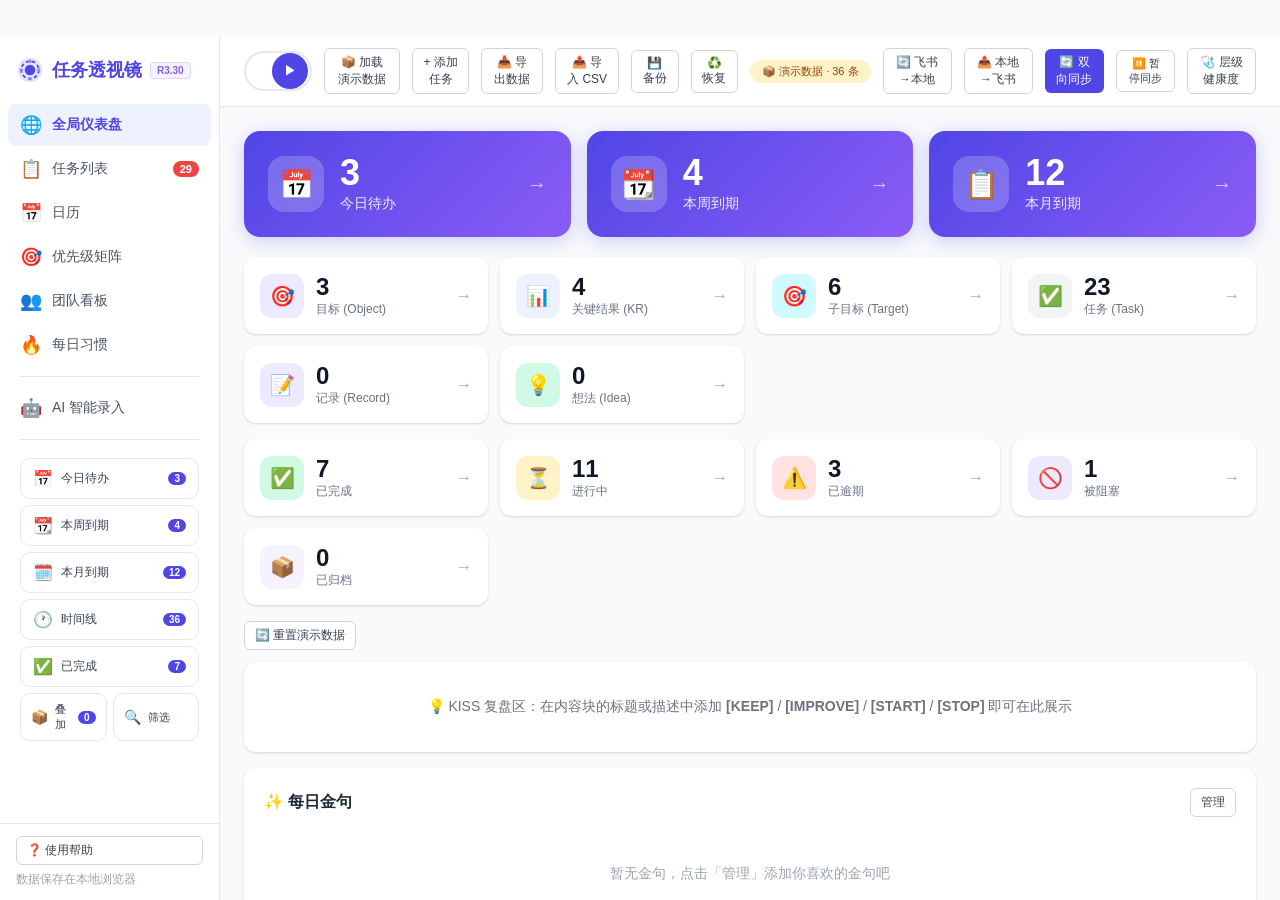
==== Rev260629_C/index.html @ faa72009 "发布 AI任务透视镜 + 文件标签管理器源码（私有仓库，不含个人数据）" ====
<!DOCTYPE html>
<html lang="zh-CN">
<head>
<meta charset="UTF-8">
<meta name="viewport" content="width=device-width, initial-scale=1.0">
<title>AI 任务透视镜 — 让项目全局一目了然</title>
<link rel="stylesheet" href="style.css">
</head>

</head>
<body>

<!-- Sidebar -->
<aside class="sidebar">
  <div class="sidebar-header">
    <div class="logo">
      <svg viewBox="0 0 32 32" fill="none"><circle cx="16" cy="16" r="14" fill="#4F46E5" opacity="0.15"/><circle cx="16" cy="16" r="6" fill="#4F46E5"/><circle cx="16" cy="16" r="10" stroke="#4F46E5" stroke-width="2" stroke-dasharray="4 3"/><circle cx="16" cy="6" r="2" fill="#818CF8"/><circle cx="26" cy="16" r="2" fill="#818CF8"/><circle cx="6" cy="16" r="2" fill="#818CF8"/><circle cx="16" cy="26" r="2" fill="#818CF8"/></svg>
      <span>任务透视镜</span>
      <span class="version-badge" id="version-badge" title="点击查看更新记录">R3.30</span>
    </div>
  </div>
  <nav class="sidebar-nav">
    <button class="nav-item active" data-view="dashboard">
      <span class="icon">🌐</span> <span>全局仪表盘</span>
    </button>
    <button class="nav-item" data-view="list">
      <span class="icon">📋</span> <span>任务列表</span>
      <span class="badge" id="task-count">0</span>
    </button>
    <button class="nav-item" data-view="timeline">
      <span class="icon">📅</span> <span>日历</span>
    </button>
    <button class="nav-item" data-view="matrix">
      <span class="icon">🎯</span> <span>优先级矩阵</span>
    </button>
    <button class="nav-item" data-view="board">
      <span class="icon">👥</span> <span>团队看板</span>
    </button>
    <button class="nav-item" data-view="habits">
      <span class="icon">🔥</span> <span>每日习惯</span>
    </button>
    <div class="nav-divider"></div>
    <button class="nav-item" id="btn-ai-input">
      <span class="icon">🤖</span> <span>AI 智能录入</span>
    </button>
    <div class="nav-divider"></div>
    <div class="quick-actions">
      <button class="quick-action-btn" id="qa-today" onclick="quickFilter('todayTodo')">
        <span class="qa-icon">📅</span>
        <span class="qa-text">今日待办</span>
        <span class="qa-badge" id="badge-today">0</span>
      </button>
      <button class="quick-action-btn" id="qa-week" onclick="quickFilter('weekDue')">
        <span class="qa-icon">📆</span>
        <span class="qa-text">本周到期</span>
        <span class="qa-badge" id="badge-week">0</span>
      </button>
      <button class="quick-action-btn" id="qa-month" onclick="quickFilter('monthDue')">
        <span class="qa-icon">🗓️</span>
        <span class="qa-text">本月到期</span>
        <span class="qa-badge" id="badge-month">0</span>
      </button>
      <button class="quick-action-btn" id="qa-timeline-tl" onclick="quickFilter('timelineTable')">
        <span class="qa-icon">🕐</span>
        <span class="qa-text">时间线</span>
        <span class="qa-badge" id="badge-timeline-tl">0</span>
      </button>
      <button class="quick-action-btn" id="qa-done" onclick="quickFilter('done')">
        <span class="qa-icon">✅</span>
        <span class="qa-text">已完成</span>
        <span class="qa-badge" id="badge-done">0</span>
      </button>
      <div class="quick-action-row">
        <button class="quick-action-btn quick-action-half" id="qa-archive-overlay" onclick="quickFilter('archiveOverlay')">
          <span class="qa-icon">📦</span>
          <span class="qa-text">叠加</span>
          <span class="qa-badge" id="badge-archive-overlay">0</span>
        </button>
        <button class="quick-action-btn quick-action-half" id="qa-archive-filter" onclick="quickFilter('archiveFilter')">
          <span class="qa-icon">🔍</span>
          <span class="qa-text">筛选</span>
        </button>
      </div>
    </div>
  </nav>
  <div class="sidebar-footer">
    <button class="btn btn-outline btn-sm" id="btn-help" style="width:100%;margin-bottom:6px;" title="查看使用帮助与快捷键">❓ 使用帮助</button>
    <div>数据保存在本地浏览器</div>
  </div>
</aside>

<!-- Main Content -->
<main class="main">
  <!-- Top Bar -->
  <div class="topbar">
    <div class="ai-input-wrapper">
      <input type="text" class="ai-input" id="quick-ai-input" placeholder="🤖 快速输入：描述你的任务，AI 帮你结构化...（如：下周五前完成Q2汇报PPT，需要先收集各部门数据）">
      <button class="ai-submit" id="btn-quick-ai" title="AI 解析">▶</button>
    </div>
    <button class="btn btn-outline btn-sm" id="btn-load-demo">📦 加载演示数据</button>
    <button class="btn btn-outline btn-sm" id="btn-add-task">+ 添加任务</button>
    <button class="btn btn-outline btn-sm" id="btn-export-csv" title="导出为 CSV 和 TXT 文件保存到本地">📥 导出数据</button>
    <button class="btn btn-outline btn-sm" id="btn-import-csv" title="从本地 CSV 文件导入数据">📤 导入 CSV</button>
    <button class="btn btn-outline btn-sm" id="btn-backup-json" title="导出完整 JSON 备份（任务/习惯/金句/高亮/颜色）">💾 备份</button>
    <button class="btn btn-outline btn-sm" id="btn-restore-json" title="从 JSON 备份文件恢复全部数据（会覆盖当前数据）">♻️ 恢复</button>
    <span class="data-source-badge" id="data-source-badge" title="当前数据来源">📦 演示数据 · 26 条</span>
    <button class="btn btn-outline btn-sm" id="btn-feishu-pull" title="从飞书多维表格拉取数据到本地" onclick="try{syncPullFromFeishu();}catch(e){console.error('pull btn error:',e);alert('同步出错:'+e.message);}">🔄 飞书→本地</button>
    <button class="btn btn-outline btn-sm" id="btn-feishu-push" title="将本地数据推送到飞书多维表格&#10;按住 Shift 点击 = 全量推送（忽略增量跳过）" onclick="try{syncPushToFeishu();}catch(e){console.error('push btn error:',e);alert('同步出错:'+e.message);}">📤 本地→飞书</button>
    <button class="btn btn-primary btn-sm" id="btn-sync-diff" title="双向同步：对比本地与飞书差异，一键同步" onclick="try{showSyncDiff();}catch(e){console.error('sync diff error:',e);alert('同步出错:'+e.message);}">🔄 双向同步</button>
    <button class="btn btn-outline btn-sm" id="btn-sync-pause" title="暂停/恢复同步功能" onclick="toggleSyncPause()" style="font-size:11px;">⏸️ 暂停同步</button>
    <button class="btn btn-outline btn-sm btn-health" id="btn-health-check" title="检查层级与数据完整性问题" onclick="try{showHealthCheck();}catch(e){console.error('health check error:',e);alert('检查出错:'+e.message);}">🩺 层级健康度<span class="health-badge" id="health-badge" style="display:none;">0</span></button>
    <div id="sync-progress" class="sync-progress" style="display:none;">
      <div class="progress-header">
        <span id="progress-status">准备中...</span>
        <button id="progress-close" class="progress-close-btn" onclick="closeProgress()">×</button>
      </div>
      <div class="progress-bar-container">
        <div id="progress-bar" class="progress-bar" style="width:0%"></div>
      </div>
      <div id="progress-message" class="progress-message"></div>
      <div id="progress-logs" class="progress-logs"></div>
    </div>
    <div class="toast-container" id="toast-container"></div>
  </div>

  <!-- Content Area -->
  <div class="content" id="content">
    <!-- Dashboard View -->
    <div class="view-panel active" id="view-dashboard"></div>
    <!-- List View -->
    <div class="view-panel" id="view-list"></div>
    <!-- Timeline View -->
    <div class="view-panel" id="view-timeline"></div>
    <!-- Matrix View -->
    <div class="view-panel" id="view-matrix"></div>
    <!-- Board View -->
    <div class="view-panel" id="view-board"></div>
    <!-- Timeline Table View (all tasks sorted by timestamp desc, exclude archived) -->
    <div class="view-panel" id="view-timeline-table"></div>
    <!-- Habits View -->
    <div class="view-panel" id="view-habits"></div>
    <!-- Files View -->
    <div class="view-panel" id="view-files"></div>
  </div>
</main>

<!-- AI Input Modal -->
<div class="modal-overlay" id="modal-ai" style="display:none;">
  <div class="modal fade-in">
    <div class="modal-header">
      <h3>🤖 AI 智能任务录入</h3>
      <button class="modal-close" id="btn-modal-close">✕</button>
    </div>
    <div class="modal-body">
      <p style="font-size:14px;color:var(--gray-600);margin-bottom:12px;">粘贴你的零散备忘、聊天记录或会议笔记，AI 会自动提取任务、截止日期和依赖关系。</p>
      <textarea id="ai-textarea" placeholder="示例：
1. 下周五前完成Q2业务汇报PPT - 很紧急
2. 汇报前需要先收齐各部门的Q2数据
3. 约王总讨论预算调整方案，不着急
4. 技术方案评审，有三个方案需要对比选择
5. 月度复盘会议纪要整理，这周五完成"></textarea>
      <div class="hint-text">
        💡 AI 会自动识别：时间（截止日期）、优先级（紧急/重要）、依赖关系（需要先...）、分支（方案A/B/C）
      </div>
    </div>
    <div class="modal-footer">
      <button class="btn btn-outline" id="btn-modal-clear">清空</button>
      <button class="btn btn-outline" id="btn-modal-demo">填入示例</button>
      <button class="btn btn-primary" id="btn-modal-parse">✨ AI 智能解析</button>
    </div>
  </div>
</div>

<!-- Add Task Modal -->
<div class="modal-overlay" id="modal-task" style="display:none;">
  <div class="modal modal--task-edit">
    <div class="modal-header">
      <h3 id="modal-task-title">📝 添加任务</h3>
      <button class="modal-close" id="btn-task-close">✕</button>
    </div>
    <div class="modal-breadcrumb" id="modal-breadcrumb" style="display:none;"></div>
    <div class="modal-task-layout">
      <!-- 左侧表单 -->
      <div class="modal-task-form">
        <!-- 分组1: 基本信息 (默认展开) -->
        <div class="task-group open">
          <div class="task-group-header" onclick="this.parentElement.classList.toggle('open')">
            <span class="arrow">▶</span> 基本信息
          </div>
          <div class="task-group-body">
            <div class="form-row full">
              <div class="form-field form-field-full">
                <input type="text" id="task-title" placeholder="任务标题" oninput="updateTaskPreview()">
              </div>
            </div>
            <div class="form-row full">
              <div class="form-field">
                <label>层级类型</label>
                <select id="task-type" onchange="onTypeChange();updateTaskPreview()">
                  <option value="object">🎯 目标 (Object)</option>
                  <option value="kr">📊 关键结果 (KR)</option>
                  <option value="target">🎯 子目标 (Target)</option>
                  <option value="task" selected>✅ 任务 (Task)</option>
                  <option value="record">📝 记录 (Record)</option>
                  <option value="schedule">📅 日程 (Schedule)</option>
                  <option value="idea">💡 想法 (Idea)</option>
                </select>
              </div>
            </div>
            <div class="form-row full">
              <div class="form-field form-field-full">
                <label>所属上级</label>
                <div class="parent-row">
                  <div class="parent-selector" id="parent-selector">
                    <div class="parent-chips" id="parent-chips">
                      <input type="text" class="parent-search-input" id="parent-search" placeholder="🔍 搜索上级任务..." autocomplete="off">
                    </div>
                    <div class="parent-dropdown" id="parent-dropdown"></div>
                  </div>
                  <input type="hidden" id="task-parent" value="">
                  <button type="button" class="btn btn-outline btn-sm btn-quick-parent" onclick="quickCreateParent()" title="快速新建一个上级">➕ 新建</button>
                </div>
              </div>
            </div>
            <div class="form-row">
              <div class="form-field">
                <label>优先级</label>
                <select id="task-priority">
                  <option value="重要紧急">重要紧急</option>
                  <option value="重要不紧急">重要不紧急</option>
                  <option value="紧急不重要" selected>紧急不重要</option>
                  <option value="不紧急不重要">不紧急不重要</option>
                </select>
              </div>
              <div class="form-field">
                <label>状态</label>
                <select id="task-status">
                  <option value="todo">待办</option>
                  <option value="preparing">准备中</option>
                  <option value="progress">进行中</option>
                  <option value="done">已完成</option>
                  <option value="blocked">阻塞</option>
                  <option value="cancel">已取消</option>
                  <option value="archived">已归档</option>
                </select>
              </div>
            </div>
            <div class="form-row full">
              <div class="form-field form-field-full">
                <label>进度 (%)</label>
                <div class="progress-row">
                  <input type="range" id="task-progress-slider" min="0" max="100" value="0" oninput="document.getElementById('task-progress').value=this.value;updateTaskPreview()">
                  <input type="number" id="task-progress" min="0" max="100" value="0" oninput="document.getElementById('task-progress-slider').value=this.value;updateTaskPreview()">
                </div>
              </div>
            </div>
            <div class="form-row">
              <div class="form-field">
                <label>时间戳（创建）</label>
                <input type="text" id="task-timestamp" readonly style="background:var(--gray-50);color:var(--gray-500);font-family:monospace;font-size:14px;letter-spacing:0.5px;">
              </div>
              <div class="form-field">
                <label>完成时间</label>
                <input type="text" id="task-completedat" readonly style="background:var(--gray-50);color:var(--gray-500);font-family:monospace;font-size:14px;letter-spacing:0.5px;" placeholder="未完成">
              </div>
            </div>
          </div>
        </div>

        <!-- 分组2: 时间依赖 (默认展开) -->
        <div class="task-group open task-group-time">
          <div class="task-group-header" onclick="this.parentElement.classList.toggle('open')">
            <span class="arrow">▶</span> 时间与依赖
          </div>
          <div class="task-group-body">
            <div class="form-row">
              <div class="form-field">
                <label>截止日期</label>
                <input type="date" id="task-deadline" onchange="syncRecurringDates('deadline')">
              </div>
              <div class="form-field">
                <label>开始时间</label>
                <input type="date" id="task-startdate" onchange="syncRecurringDates('startDate')">
              </div>
            </div>
            <div id="recurring-batch-bar" class="recurring-batch-bar" style="display:none;"></div>
            <div class="form-row full" id="recurring-toggle-row">
              <div class="form-field form-field-full" style="display:flex;align-items:center;gap:8px;">
                <input type="checkbox" id="task-recurring" onchange="toggleRecurringUI()">
                <label for="task-recurring" style="margin:0;cursor:pointer;font-weight:600;">🔁 周期任务（开始=截止，多次日期）</label>
              </div>
            </div>
            <div id="recurring-panel" style="display:none;">
              <div class="form-row full">
                <div class="form-field form-field-full">
                  <label>重复频率（选好后点「按规则生成」才会自动生成日期）</label>
                  <select id="recur-freq" onchange="_syncRecurFreqUI()" style="max-width:140px;">
                    <option value="daily">每天</option>
                    <option value="weekly">每周</option>
                    <option value="monthly">每月</option>
                  </select>
                  <span id="recur-weekdays" style="display:none;margin-left:10px;vertical-align:middle;">
                    <label style="font-weight:400;margin-right:4px;">选择星期：</label>
                    <input type="checkbox" class="recur-wd" value="1"><label style="font-weight:400;margin:0 4px 0 2px;">一</label>
                    <input type="checkbox" class="recur-wd" value="2"><label style="font-weight:400;margin:0 4px 0 2px;">二</label>
                    <input type="checkbox" class="recur-wd" value="3"><label style="font-weight:400;margin:0 4px 0 2px;">三</label>
                    <input type="checkbox" class="recur-wd" value="4"><label style="font-weight:400;margin:0 4px 0 2px;">四</label>
                    <input type="checkbox" class="recur-wd" value="5"><label style="font-weight:400;margin:0 4px 0 2px;">五</label>
                    <input type="checkbox" class="recur-wd" value="6"><label style="font-weight:400;margin:0 4px 0 2px;">六</label>
                    <input type="checkbox" class="recur-wd" value="7"><label style="font-weight:400;margin:0 4px 0 2px;">日</label>
                  </span>
                  <span id="recur-dayofmonth" style="display:none;margin-left:10px;vertical-align:middle;">
                    <label style="font-weight:400;margin-right:4px;">每月</label>
                    <select id="recur-dom" style="max-width:80px;">
                      <option value="1">1号</option><option value="2">2号</option><option value="3">3号</option><option value="4">4号</option><option value="5">5号</option><option value="6">6号</option><option value="7">7号</option><option value="8">8号</option><option value="9">9号</option><option value="10">10号</option><option value="11">11号</option><option value="12">12号</option><option value="13">13号</option><option value="14">14号</option><option value="15">15号</option><option value="16">16号</option><option value="17">17号</option><option value="18">18号</option><option value="19">19号</option><option value="20">20号</option><option value="21">21号</option><option value="22">22号</option><option value="23">23号</option><option value="24">24号</option><option value="25">25号</option><option value="26">26号</option><option value="27">27号</option><option value="28">28号</option><option value="29">29号</option><option value="30">30号</option><option value="31">31号</option>
                    </select>
                  </span>
                  <button type="button" class="btn btn-outline btn-sm" onclick="_applyRecurRule()" title="按当前频率规则自动勾选日期（仍可在日历上手动增删）">⚡ 按规则生成</button>
                </div>
              </div>
              <div class="form-row full">
                <div class="form-field form-field-full">
                  <label>📆 点选日期（点击日历勾选/取消，紫色=规则生成，浅色=手动添加）</label>
                  <div id="recur-minical"></div>
                  <div id="recur-chips"></div>
                </div>
              </div>
            </div>
            <div class="form-row full">
              <div class="form-field form-field-full">
                <label>依赖任务（前置任务，可搜索添加，点击 × 移除）</label>
                <div class="dep-selector" id="dep-selector">
                  <div class="dep-chips" id="dep-chips">
                    <input type="text" class="dep-search-input" id="dep-search" placeholder="🔍 搜索并添加依赖任务..." autocomplete="off">
                  </div>
                  <div class="dep-dropdown" id="dep-dropdown"></div>
                </div>
                <div class="dep-hint" id="dep-hint"></div>
              </div>
            </div>
            <div class="form-row full">
              <div class="form-field form-field-full">
                <label>后置任务（完成后才能开始的任务，点击 × 移除）</label>
                <div class="dep-selector" id="next-selector">
                  <div class="dep-chips" id="next-chips">
                    <input type="text" class="dep-search-input" id="next-search" placeholder="🔍 搜索并添加后置任务..." autocomplete="off">
                  </div>
                  <div class="dep-dropdown" id="next-dropdown"></div>
                </div>
                <div class="dep-hint" id="next-hint"></div>
              </div>
            </div>
          </div>
        </div>

        <!-- 分组3: 标签附件 (默认展开) -->
        <div class="task-group open task-group-tags">
          <div class="task-group-header" onclick="this.parentElement.classList.toggle('open')">
            <span class="arrow">▶</span> 标签与附件
          </div>
          <div class="task-group-body">
            <div class="form-row">
              <div class="form-field">
                <label>标签/分类</label>
                <input type="text" id="task-tag" placeholder="如: 汇报, 技术, 管理">
              </div>
              <div class="form-field">
                <label>负责人</label>
                <input type="text" id="task-assignee" placeholder="如: 张三">
              </div>
            </div>
            <div class="form-row full">
              <div class="form-field form-field-full">
                <label>相关文件或网络链接</label>
                <div class="file-selector" id="file-selector">
                  <div class="file-chips" id="file-chips">
                    <input type="text" class="file-search-input" id="file-search"
                           placeholder="搜索文件管理系统中的文件..." autocomplete="off">
                  </div>
                  <div class="file-dropdown" id="file-dropdown" style="display:none;"></div>
                  <div class="file-link-form">
                    <input type="text" id="file-link-url" placeholder="粘贴 http:// 或 https:// 网络链接">
                    <input type="text" id="file-link-name" placeholder="显示名称（可选）">
                    <button type="button" class="btn btn-outline btn-sm" id="btn-add-file-link">添加链接</button>
                  </div>
                  <div class="form-hint" id="file-hint" style="margin-top:4px;font-size:11px;color:var(--gray-500);">
                    未添加相关文件。可搜索本地文件，也可粘贴网络链接。
                  </div>
                </div>
              </div>
            </div>
            <div class="form-row full">
              <div class="form-field form-field-full" style="display:flex;gap:24px;align-items:center;flex-wrap:wrap;">
                <label style="display:flex;align-items:center;gap:6px;cursor:pointer;user-select:none;font-size:13px;color:var(--gray-700);">
                  <input type="checkbox" id="task-milestone" style="width:16px;height:16px;cursor:pointer;">
                  设为里程碑（时间线中高亮显示）
                </label>
                <label style="display:flex;align-items:center;gap:6px;cursor:pointer;user-select:none;font-size:13px;color:var(--gray-700);">
                  <input type="checkbox" id="task-archived" style="width:16px;height:16px;cursor:pointer;">
                  已归档（不进入日常视图）
                </label>
              </div>
            </div>
          </div>
        </div>

        <!-- 描述 (始终可见) -->
        <div class="form-row full" style="margin-top:12px;">
          <div class="form-field form-field-full">
            <label>描述</label>
            <textarea id="task-desc" rows="3" placeholder="详细描述..."></textarea>
          </div>
        </div>
      </div>

      <!-- 右侧预览面板 -->
      <div class="modal-task-preview">
        <div class="preview-section">
          <h4>任务位置</h4>
          <div class="preview-tree" id="preview-tree-content">
            <div style="font-size:11px;color:var(--gray-400);">请输入标题</div>
          </div>
        </div>
        <div class="preview-section" id="preview-siblings-section" style="display:none;">
          <h4>同级节点</h4>
          <div class="preview-siblings" id="preview-siblings-content"></div>
        </div>
        <div class="preview-section">
          <h4>依赖关系</h4>
          <div class="preview-deps" id="preview-deps-content">
            <div style="font-size:11px;color:var(--gray-400);">无依赖关系</div>
          </div>
        </div>
        <div class="preview-section">
          <h4>进度</h4>
          <div class="preview-progress-bar">
            <div class="fill" id="preview-progress-fill" style="width:0%"></div>
          </div>
          <div class="preview-progress-text" id="preview-progress-text">0%</div>
        </div>
      </div>
    </div>
    <div class="modal-footer">
      <button class="btn btn-outline" id="btn-task-delete" style="display:none;margin-right:auto;">🗑 删除</button>
      <button class="btn btn-outline" id="btn-task-cancel">取消</button>
      <button class="btn btn-primary" id="btn-task-save">💾 保存</button>
    </div>
  </div>
</div>

<!-- Tooltip -->
<div class="tooltip" id="tooltip" style="display:none;"></div>
<div class="ctx-menu" id="ctx-menu"></div>

<!-- Quotes Management Modal -->
<div class="modal-overlay" id="modal-quotes" style="display:none;">
  <div class="modal modal--quotes fade-in">
    <div class="modal-header">
      <h3>✨ 金句管理</h3>
      <button class="modal-close" onclick="closeQuotesModal()">✕</button>
    </div>
    <div class="modal-body" id="quotes-mgmt-body"></div>
  </div>
</div>

<!-- Changelog Modal -->
<div class="modal-overlay" id="modal-changelog" style="display:none;">
  <div class="modal modal--changelog fade-in">
    <div class="modal-header">
      <h3>📜 更新记录</h3>
      <button class="modal-close" id="btn-changelog-close">✕</button>
    </div>
    <div class="modal-body" id="changelog-body">
      <div class="changelog-loading">加载中...</div>
    </div>
  </div>
</div>

<!-- 使用帮助弹窗（R3.25） -->
<div class="modal-overlay" id="modal-help" style="display:none;">
  <div class="modal modal--help fade-in">
    <div class="modal-header">
      <h3>❓ 使用帮助</h3>
      <button class="modal-close" id="btn-help-close">✕</button>
    </div>
    <div class="modal-body" id="help-body">
      <div class="changelog-loading">加载中...</div>
    </div>
  </div>
</div>

<!-- 层级健康度检查面板（R2.7） -->
<div class="modal-overlay" id="modal-health" style="display:none;">
  <div class="modal modal--health fade-in">
    <div class="modal-header">
      <h3>🩺 层级健康度检查</h3>
      <button class="modal-close" id="btn-health-close">✕</button>
    </div>
    <div class="modal-body" id="health-body"></div>
    <div class="health-footer">
      <span class="health-count" id="health-selected-count">已选 0 项</span>
      <button class="btn btn-outline btn-sm" id="btn-health-undo" style="display:none;">↩ 撤销上次修复</button>
      <button class="btn btn-primary btn-sm" id="btn-health-fix" disabled>修复选中项</button>
    </div>
  </div>
</div>

<script src="app.js"></script>
</body>
</html>
---- Rev260629_C/style.css ----
:root {
  --primary: #4F46E5;
  --primary-light: #6366F1;
  --primary-bg: #EEF2FF;
  --danger: #EF4444;
  --warning: #F59E0B;
  --success: #10B981;
  --gray-50: #F9FAFB;
  --gray-100: #F3F4F6;
  --gray-200: #E5E7EB;
  --gray-300: #D1D5DB;
  --gray-400: #9CA3AF;
  --gray-500: #6B7280;
  --gray-600: #4B5563;
  --gray-700: #374151;
  --gray-800: #1F2937;
  --gray-900: #111827;
  --radius: 12px;
  --shadow: 0 1px 3px rgba(0,0,0,.1), 0 1px 2px rgba(0,0,0,.06);
  --shadow-lg: 0 10px 25px rgba(0,0,0,.1), 0 4px 10px rgba(0,0,0,.05);
  --transition: 0.2s cubic-bezier(0.4, 0, 0.2, 1);
}
* { margin:0; padding:0; box-sizing:border-box; }
body { font-family: -apple-system, BlinkMacSystemFont, 'Segoe UI', 'PingFang SC', 'Microsoft YaHei', sans-serif; background: var(--gray-50); color: var(--gray-800); display:flex; height:100vh; overflow:hidden; padding-top: 36px; }
/* Sidebar */
.sidebar {
  width: 220px; background: white; border-right: 1px solid var(--gray-200); display:flex; flex-direction:column; flex-shrink:0;
  height: 100%; overflow: hidden;
}
/* header 与 footer 不参与收缩，永远可见 */
.sidebar-header { padding: 20px 16px 12px; flex-shrink:0; }
.sidebar-header .logo { font-size: 18px; font-weight: 800; color: var(--primary); display:flex; align-items:center; gap:8px; }
.sidebar-header .logo svg { width: 28px; height: 28px; }
.version-badge { font-size: 10px; font-weight: 600; color: #8B5CF6; background: #F5F3FF; padding: 2px 6px; border-radius: 4px; border: 1px solid #DDD6FE; cursor: pointer; transition: all 0.15s; }
.version-badge:hover { background: #EDE9FE; border-color: #C4B5FD; transform: scale(1.05); }
/* flex 子项必须显式 min-height:0 才能真正收缩，否则 overflow-y 不生效 */
/* overflow-x:hidden 防止 .quick-action-btn:hover 的 translateX(4px) 触发横向滚动条 */
.sidebar-nav { flex:1; min-height:0; overflow-y:auto; overflow-x:hidden; padding: 8px; display:flex; flex-direction:column; gap:2px; }
.nav-item {
  display:flex; align-items:center; gap:10px; padding: 10px 12px; border-radius: 8px; cursor:pointer; font-size: 14px; color: var(--gray-600); transition: var(--transition); border:none; background:none; width:100%; text-align:left; flex-shrink:0;
}
.nav-item:hover { background: var(--gray-100); color: var(--gray-800); }
.nav-item.active { background: var(--primary-bg); color: var(--primary); font-weight:600; }
.nav-item .icon { font-size: 18px; width: 22px; text-align:center; }
.nav-item .badge { margin-left:auto; background: var(--danger); color:white; font-size:11px; padding:2px 7px; border-radius:10px; font-weight:600; }
.nav-divider { height:1px; background:var(--gray-200); margin:8px 12px; flex-shrink:0; }
.quick-actions { padding:8px 12px; display:flex; flex-direction:column; gap:6px; flex-shrink:0; }
.quick-action-btn { display:flex; align-items:center; gap:8px; padding:10px 12px; background:white; border:1px solid var(--gray-200); border-radius:10px; cursor:pointer; transition:all 0.2s; }
.quick-action-btn:hover { background:var(--primary-50); border-color:var(--primary-200); transform:translateX(4px); }
.quick-action-btn:active { transform:translateX(2px); }
.quick-action-btn.active { background:var(--primary); border-color:var(--primary); box-shadow:0 4px 12px rgba(99, 102, 241, 0.3); }
.quick-action-btn.active .qa-text { color:white; }
.quick-action-btn.active .qa-badge { background:white; color:var(--primary); }
.qa-icon { font-size:16px; width:20px; text-align:center; }
.qa-text { flex:1; text-align:left; font-size:12px; color:var(--gray-700); font-weight:500; }
.qa-badge { background:var(--primary); color:white; font-size:10px; padding:1px 6px; border-radius:8px; font-weight:600; }
.quick-action-row { display:flex; gap:6px; }
.quick-action-half { flex:1; padding:8px 10px; font-size:11px; }
.quick-action-half .qa-text { font-size:11px; }
.quick-action-half .qa-icon { font-size:14px; width:16px; }
.sidebar-footer { padding:12px 16px; border-top:1px solid var(--gray-200); font-size:12px; color: var(--gray-400); flex-shrink:0; }
/* Main */
.main { flex:1; display:flex; flex-direction:column; overflow:hidden; }
.topbar {
  background: white; padding: 12px 24px; border-bottom: 1px solid var(--gray-200); display:flex; align-items:center; gap:12px; flex-shrink:0;
}
.ai-input-wrapper { flex:1; position:relative; }
.ai-input {
  width:100%; padding: 10px 48px 10px 16px; border: 2px solid var(--gray-200); border-radius: 24px; font-size:14px; outline:none; transition: var(--transition); font-family: inherit;
}
.ai-input:focus { border-color: var(--primary); box-shadow: 0 0 0 3px var(--primary-bg); }
.ai-submit {
  position:absolute; right:4px; top:50%; transform:translateY(-50%); background: var(--primary); color:white; border:none; width:36px; height:36px; border-radius:50%; cursor:pointer; display:flex; align-items:center; justify-content:center; transition: var(--transition);
}
.ai-submit:hover { background: var(--primary-light); transform: translateY(-50%) scale(1.05); }
.btn { padding: 8px 16px; border-radius: 8px; border:none; cursor:pointer; font-size:13px; font-weight:500; transition: var(--transition); font-family:inherit; display:flex; align-items:center; gap:6px; }
.btn-primary { background: var(--primary); color:white; }
.btn-primary:hover { background: var(--primary-light); }
.btn-outline { background:white; border:1px solid var(--gray-300); color:var(--gray-700); }
.btn-outline:hover { background:var(--gray-100); }
.btn-sm { padding: 5px 10px; font-size:12px; border-radius:6px; }
.btn:disabled { opacity: .35; cursor: not-allowed; pointer-events: none; }
.data-source-badge {
  padding: 4px 12px; font-size:11px; border-radius:20px;
  background: var(--gray-100); color: var(--gray-600);
  white-space: nowrap; font-weight: 500;
}
.data-source-badge.csv { background: #DCFCE7; color: #166534; }
.data-source-badge.demo { background: #FEF3C7; color: #92400E; }
.data-source-badge.manual { background: var(--gray-100); color: var(--gray-600); }
.btn-danger { color: var(--danger); border-color: var(--danger); background: #FEF2F2; }
.btn-danger:hover { background: #FEE2E2; }
/* Toast notification */
.toast-container { position:fixed; top:20px; left:50%; transform:translateX(-50%); z-index:9999; display:flex; flex-direction:column; gap:8px; pointer-events:none; }
.toast { padding:12px 20px; border-radius:10px; font-size:13px; font-weight:600; box-shadow:0 8px 30px rgba(0,0,0,.18); animation:toastIn 0.35s ease-out, toastOut 0.35s ease-in 3s forwards; pointer-events:auto; max-width:480px; text-align:center; white-space:pre-line; }
.toast.success { background:#DCFCE7; color:#166534; border:1.5px solid #86EFAC; }
.toast.error { background:#FEE2E2; color:#991B1B; border:1.5px solid #FCA5A5; }
.toast.warn { background:#FEF3C7; color:#92400E; border:1.5px solid #FCD34D; }
@keyframes toastIn { 0%{opacity:0;transform:translateY(-20px);} 100%{opacity:1;transform:translateY(0);} }
@keyframes toastOut { 0%{opacity:1;transform:translateY(0);} 100%{opacity:0;transform:translateY(-12px);} }
/* Badge flash */
@keyframes badgeFlash { 0%,100%{box-shadow:0 0 0 0 rgba(22,101,52,.4);} 50%{box-shadow:0 0 0 8px rgba(22,101,52,0);} }
.data-source-badge.flash { animation: badgeFlash 0.6s ease-out 3; }
.content { flex:1; overflow-y:auto; padding:24px; }
.view-panel { display:none; }
.view-panel.active { display:block; }
/* Cards */
.card { background:white; border-radius: var(--radius); box-shadow: var(--shadow); padding: 20px; margin-bottom: 16px; }
.card-header { display:flex; align-items:center; justify-content:space-between; margin-bottom:16px; }
.card-title { font-size: 16px; font-weight: 700; color: var(--gray-800); }
/* Task List */
.task-table { width:100%; border-collapse:collapse; }
.task-table th { text-align:left; padding:10px 12px; font-size:12px; text-transform:uppercase; color:var(--gray-500); border-bottom:2px solid var(--gray-200); font-weight:600; }
.task-table td { padding:10px 12px; border-bottom:1px solid var(--gray-100); font-size:14px; }
.task-table tr:hover td { background: #E8F4FD; box-shadow: inset 0 0 0 2px #93C5FD; }
.task-table tr { transition: all 0.15s; }
.priority-tag { display:inline-block; padding:2px 10px; border-radius:12px; font-size:12px; font-weight:600; }
.priority-重要紧急 { background:#FEE2E2; color:#DC2626; }
.priority-重要不紧急 { background:#FEF3C7; color:#D97706; }
.priority-紧急不重要 { background:#DBEAFE; color:#2563EB; }
.priority-不紧急不重要 { background:#F3F4F6; color:#6B7280; }
.status-tag { display:inline-block; padding:2px 10px; border-radius:12px; font-size:12px; font-weight:600; cursor:pointer; transition: all 0.15s; }
.status-tag:hover { filter: brightness(0.9); transform: scale(1.05); }
.status-todo { background:#F3F4F6; color:#6B7280; }
.status-preparing { background:#FEF3C7; color:#D97706; }
.status-progress { background:#DBEAFE; color:#2563EB; }
.status-done { background:#D1FAE5; color:#059669; }
.status-blocked { background:#FEE2E2; color:#DC2626; }
.status-cancel { background:#F3F4F6; color:#9CA3AF; text-decoration:line-through; }
.progress-bar { width:80px; height:6px; background:var(--gray-200); border-radius:3px; overflow:hidden; display:inline-block; vertical-align:middle; }
.progress-fill { height:100%; background:var(--primary); border-radius:3px; transition: width 0.3s; }
/* Progress Ring */
.progress-ring-container:hover .progress-ring-fill { filter: brightness(1.1); }
.progress-ring-container:hover { transform: scale(1.05); transition: transform 0.15s; }
.progress-ring-fill { transition: stroke-dasharray 0.3s, stroke 0.3s; }
.progress-ring-container.locked { opacity: 0.8; }
.progress-ring-container.locked:hover { transform: none; }
@keyframes donePulse {
  0%, 100% { box-shadow: 0 0 0 0 rgba(5, 150, 105, 0.3); }
  50% { box-shadow: 0 0 0 4px rgba(5, 150, 105, 0); }
}
.progress-ring-container.done-state { animation: donePulse 3s infinite; border-radius: 50%; padding: 2px; }
/* Action Cards */
.action-cards { display:grid; grid-template-columns:repeat(auto-fit, minmax(280px, 1fr)); gap:16px; margin-bottom:20px; }
.action-card { 
  background:linear-gradient(135deg, var(--primary) 0%, #8B5CF6 100%); 
  border-radius:16px; 
  padding:24px; 
  display:flex; 
  align-items:center; 
  gap:16px; 
  cursor:pointer; 
  transition: all 0.3s; 
  position:relative; 
  box-shadow: 0 4px 20px rgba(99, 102, 241, 0.3);
}
.action-card:hover { 
  transform: translateY(-4px); 
  box-shadow: 0 8px 30px rgba(99, 102, 241, 0.4); 
}
.action-icon { 
  width:56px; 
  height:56px; 
  background:rgba(255,255,255,0.2); 
  border-radius:16px; 
  display:flex; 
  align-items:center; 
  justify-content:center; 
  font-size:28px; 
  flex-shrink:0;
}
.action-info { flex:1; }
.action-count { 
  font-size:36px; 
  font-weight:800; 
  color:white; 
  line-height:1; 
}
.action-label { 
  font-size:14px; 
  color:rgba(255,255,255,0.9); 
  margin-top:4px; 
}
.action-arrow { 
  font-size:20px; 
  color:rgba(255,255,255,0.7); 
  transition: all 0.2s; 
}
.action-card:hover .action-arrow { 
  color:white; 
  transform: translateX(6px); 
}
/* Stats Grid */
.stats-grid { display:grid; grid-template-columns:repeat(auto-fit, minmax(200px, 1fr)); gap:12px; margin-bottom:16px; }
.stat-card { background:white; border-radius:var(--radius); box-shadow:var(--shadow); padding:16px; display:flex; align-items:center; gap:12px; cursor:pointer; transition: all 0.2s; position:relative; }
.stat-card:hover { transform: translateY(-2px); box-shadow: 0 8px 24px rgba(0,0,0,0.1); border: 1px solid var(--primary); }
.stat-icon { width:44px; height:44px; border-radius:12px; display:flex; align-items:center; justify-content:center; font-size:20px; }
.stat-icon.blue { background:var(--primary-bg); color:var(--primary); }
.stat-icon.red { background:#FEE2E2; color:#DC2626; }
.stat-icon.green { background:#D1FAE5; color:#059669; }
.stat-icon.amber { background:#FEF3C7; color:#D97706; }
.stat-icon.purple { background:#EDE9FE; color:#7C3AED; }
.stat-icon.cyan { background:#CFFAFE; color:#0891B2; }
.stat-icon.gray { background:#F3F4F6; color:#6B7280; }
.stat-icon.indigo { background:#F5F3FF; color:#7C3AED; }
.stat-value { font-size:24px; font-weight:800; color:var(--gray-900); }
.stat-label { font-size:12px; color:var(--gray-500); }
.stat-arrow { position:absolute; right:16px; font-size:16px; color:var(--gray-400); transition: all 0.2s; }
.stat-card:hover .stat-arrow { color:var(--primary); transform: translateX(4px); }
/* Priority Matrix */
.matrix-container { display:grid; grid-template-columns:1fr 1fr; grid-template-rows:1fr 1fr; gap:12px; height:500px; }
.matrix-quadrant {
  border: 2px solid var(--gray-200); border-radius: var(--radius); padding: 16px; position:relative; overflow-y:auto;
}
.matrix-quadrant h3 { font-size:13px; font-weight:700; margin-bottom:10px; }
.matrix-quadrant.q1 { border-color:#FCA5A5; background:#FEF2F2; }
.matrix-quadrant.q2 { border-color:#93C5FD; background:#EFF6FF; }
.matrix-quadrant.q3 { border-color:#FCD34D; background:#FFFBEB; }
.matrix-quadrant.q4 { border-color:#A7F3D0; background:#ECFDF5; }
.matrix-item { background:white; border-radius:6px; padding:8px 10px; margin-bottom:6px; font-size:13px; box-shadow:var(--shadow); cursor:pointer; }
.matrix-item .mi-title { font-weight:600; }
.matrix-item .mi-deadline { font-size:11px; color:var(--gray-500); }
.matrix-labels { display:flex; justify-content:space-between; padding:0 10px; }
.matrix-labels span { font-size:11px; color:var(--gray-400); font-weight:600; }
.matrix-y-labels { display:flex; flex-direction:column; justify-content:space-around; padding:0 4px; }
.matrix-y-labels span { font-size:11px; color:var(--gray-400); font-weight:600; writing-mode:vertical-lr; }
.tag-filter-bar { padding: 8px 16px; display: flex; gap: 8px; flex-wrap: wrap; align-items: center; border-bottom: 1px solid var(--gray-100); }
.tag-btn { padding: 5px 14px; border-radius: 18px; font-size: 13px; border: 2px solid var(--gray-200); background: #fff; color: var(--gray-400); cursor: pointer; transition: background-color .2s, border-color .2s, color .2s, box-shadow .2s; font-weight: 600; white-space: nowrap; }
.tag-btn:hover { border-color: var(--gray-400); color: var(--gray-700); }

/* 选中态强醒目动画：box-shadow 大幅扩散 + brightness 过冲 + 文字霓虹光晕，均不改变布局尺寸 */
@keyframes tl-glow-pulse {
  0%, 100% { box-shadow: 0 0 0 0 rgba(255,255,255,0), 0 2px 10px rgba(0,0,0,.25); filter: brightness(1); }
  50% { box-shadow: 0 0 0 6px rgba(255,255,255,.5), 0 4px 22px rgba(0,0,0,.35); filter: brightness(1.25); }
}
.tag-btn.active {
  color: #fff; border-color: transparent; font-weight: 600;
  animation: tl-glow-pulse 1.2s ease-in-out infinite;
  text-shadow: 0 0 6px rgba(255,255,255,.5);
}

/* 日期档位选中：亮蓝（已逾期 tl-btn-overdue 除外，它用警示红） */
.tl-table-filter-bar .tag-btn.active:not([class*="type-"]):not(.entity-btn):not(.reset-btn):not(.tl-btn-overdue) {
  background: #2563EB; border-color: #1D4ED8;
  animation-name: tl-glow-blue;
}
@keyframes tl-glow-blue {
  0%, 100% { box-shadow: 0 0 0 0 rgba(37,99,235,0), 0 2px 10px rgba(37,99,235,.4); filter: brightness(1); }
  50% { box-shadow: 0 0 0 10px rgba(37,99,235,.35), 0 4px 28px rgba(37,99,235,.65); filter: brightness(1.35); }
}

/* 类型档位选中各色 */
.tag-btn.type-object.active { background: #7C3AED; border-color: #6D28D9; animation-name: tl-glow-purple; }
.tag-btn.type-kr.active { background: #2563EB; border-color: #1D4ED8; animation-name: tl-glow-blue; }
.tag-btn.type-target.active { background: #0891B2; border-color: #0E7490; animation-name: tl-glow-cyan; }
.tag-btn.type-task.active { background: #4B5563; border-color: #374151; animation-name: tl-glow-gray; }
.tag-btn.type-record.active { background: #7C3AED; border-color: #6D28D9; animation-name: tl-glow-purple; }
.tag-btn.type-schedule.active { background: #D97706; border-color: #B45309; animation-name: tl-glow-amber; }
.tag-btn.type-idea.active { background: #059669; border-color: #047857; animation-name: tl-glow-green; }
.tag-btn.type-done.active { background: #16A34A; border-color: #15803D; animation-name: tl-glow-done; }

/* 已逾期警示色：未选中即浅红警示，选中实心红 + 红色呼吸发光 */
.tag-btn.tl-btn-overdue {
  background: #FEF2F2; border-color: #FCA5A5; color: #DC2626; font-weight: 600;
}
.tag-btn.tl-btn-overdue:hover { background: #FEE2E2; border-color: #F87171; }
.tag-btn.tl-btn-overdue.active {
  background: #DC2626; border-color: #B91C1C; color: #fff;
  animation-name: tl-glow-red;
}

@keyframes tl-glow-purple {
  0%, 100% { box-shadow: 0 0 0 0 rgba(124,58,237,0), 0 2px 10px rgba(124,58,237,.4); filter: brightness(1); }
  50% { box-shadow: 0 0 0 10px rgba(124,58,237,.35), 0 4px 28px rgba(124,58,237,.65); filter: brightness(1.35); }
}
@keyframes tl-glow-cyan {
  0%, 100% { box-shadow: 0 0 0 0 rgba(8,145,178,0), 0 2px 10px rgba(8,145,178,.4); filter: brightness(1); }
  50% { box-shadow: 0 0 0 10px rgba(8,145,178,.35), 0 4px 28px rgba(8,145,178,.65); filter: brightness(1.35); }
}
@keyframes tl-glow-gray {
  0%, 100% { box-shadow: 0 0 0 0 rgba(75,85,99,0), 0 2px 10px rgba(75,85,99,.3); filter: brightness(1); }
  50% { box-shadow: 0 0 0 10px rgba(75,85,99,.3), 0 4px 24px rgba(75,85,99,.55); filter: brightness(1.3); }
}
@keyframes tl-glow-amber {
  0%, 100% { box-shadow: 0 0 0 0 rgba(217,119,6,0), 0 2px 10px rgba(217,119,6,.4); filter: brightness(1); }
  50% { box-shadow: 0 0 0 10px rgba(217,119,6,.35), 0 4px 28px rgba(217,119,6,.65); filter: brightness(1.35); }
}
@keyframes tl-glow-green {
  0%, 100% { box-shadow: 0 0 0 0 rgba(5,150,105,0), 0 2px 10px rgba(5,150,105,.4); filter: brightness(1); }
  50% { box-shadow: 0 0 0 10px rgba(5,150,105,.35), 0 4px 28px rgba(5,150,105,.65); filter: brightness(1.35); }
}
@keyframes tl-glow-done {
  0%, 100% { box-shadow: 0 0 0 0 rgba(22,163,74,0), 0 2px 10px rgba(22,163,74,.4); filter: brightness(1); }
  50% { box-shadow: 0 0 0 10px rgba(22,163,74,.4), 0 4px 28px rgba(22,163,74,.7); filter: brightness(1.4); }
}
@keyframes tl-glow-red {
  0%, 100% { box-shadow: 0 0 0 0 rgba(220,38,38,0), 0 2px 10px rgba(220,38,38,.45); filter: brightness(1); }
  50% { box-shadow: 0 0 0 10px rgba(220,38,38,.4), 0 4px 28px rgba(220,38,38,.75); filter: brightness(1.35); }
}

.tag-btn.entity-btn { font-weight: 600; display: inline-flex; align-items: center; gap: 4px; }
.entity-mark { font-size: 10px; opacity: .8; line-height: 1; }

/* ── Object：方角 + 深紫实心（层级最高，视觉最重） ── */
.tag-btn.entity-btn.entity-object {
  border-radius: 4px; background: #7C3AED; border: 2px solid #6D28D9; color: #fff; font-weight: 600;
}
.tag-btn.entity-btn.entity-object:hover { background: #6D28D9; border-color: #5B21B6; }
/* 时间线表格视图：Object 未选中浅紫底，选中深紫底+呼吸发光，尺寸不变 */
.tl-table-filter-bar .tag-btn.entity-btn.entity-object {
  border-radius: 6px; background: #EDE9FE; border: 2px solid #A78BFA; color: #6D28D9;
}
.tl-table-filter-bar .tag-btn.entity-btn.entity-object:hover { background: #DDD6FE; border-color: #7C3AED; }
.tl-table-filter-bar .tag-btn.entity-btn.entity-object.active {
  background: #5B21B6; border-color: #4C1D95; color: #fff;
  animation: tl-glow-purple 1.2s ease-in-out infinite;
  text-shadow: 0 0 6px rgba(255,255,255,.5);
}
/* 其他视图的 Object active 保持原样 */
.tag-btn.entity-btn.entity-object.active {
  background: #4C1D95; border-color: #4C1D95; color: #fff; box-shadow: 0 2px 10px rgba(76,29,149,.4), 0 0 0 2px #DDD6FE;
}
/* Object「上下文态」 */
.tag-btn.entity-btn.entity-object.ctx {
  background: #DDD6FE; border-color: #7C3AED; color: #5B21B6; box-shadow: inset 0 0 0 2px #7C3AED;
}
/* 时间线表格视图：ctx 态（选中 KR 时其上级 Object）也呼吸发光，与 active KR 同时亮 */
.tl-table-filter-bar .tag-btn.entity-btn.entity-object.ctx {
  background: #C4B5FD; border-color: #7C3AED; color: #4C1D95;
  animation: tl-glow-purple 1.2s ease-in-out infinite;
  text-shadow: 0 0 6px rgba(255,255,255,.4);
}

/* ── KR：胶囊 + 白底蓝描边 ── */
.tag-btn.entity-btn.entity-kr {
  border-radius: 16px; background: #fff; border: 2px solid #60A5FA; color: #1D4ED8;
}
.tag-btn.entity-btn.entity-kr:hover { background: #EFF6FF; border-color: #3B82F6; }
.tag-btn.entity-btn.entity-kr.active {
  background: #2563EB; border-color: #2563EB; color: #fff; box-shadow: 0 2px 10px rgba(37,99,235,.4), 0 0 0 2px #BFDBFE;
}
/* 时间线表格视图：KR 选中态呼吸发光，尺寸不变 */
.tl-table-filter-bar .tag-btn.entity-btn.entity-kr {
  border-radius: 18px;
}
.tl-table-filter-bar .tag-btn.entity-btn.entity-kr.active {
  background: #1D4ED8; border-color: #1E40AF; color: #fff;
  box-shadow: none;
  animation: tl-glow-blue 1.2s ease-in-out infinite;
  text-shadow: 0 0 6px rgba(255,255,255,.5);
}
/* 游离 KR */
.tag-btn.entity-btn.entity-kr-loose { background: #FFFBEB; border: 2px dashed #FBBF24; color: #B45309; }
.tag-btn.entity-btn.entity-kr-loose:hover { background: #FEF3C7; border-color: #F59E0B; }
.tag-btn.entity-btn.entity-kr-loose.active {
  background: #D97706; border: 2px solid #D97706; border-style: solid; color: #fff;
  animation: tl-glow-amber 1.2s ease-in-out infinite;
  text-shadow: 0 0 6px rgba(255,255,255,.5);
}

/* ── 状态修饰（R2.7）：必须写在本体规则之后才能覆盖，用 !important 压住 border 简写 ── */
/* 已取消：灰掉 + 删除线，表示「还在但已作废」 */
.tag-btn.entity-btn.entity-cancelled {
  background: #F3F4F6 !important; border-color: #D1D5DB !important; color: #9CA3AF !important;
  text-decoration: line-through; border-style: solid !important; font-weight: 500;
}
.tag-btn.entity-btn.entity-cancelled:hover { background: #E5E7EB !important; border-color: #9CA3AF !important; }
.tag-btn.entity-btn.entity-cancelled.active {
  background: #6B7280 !important; border-color: #6B7280 !important; color: #fff !important; box-shadow: 0 0 0 2px #E5E7EB;
}
/* 已完成：绿色，表示「收尾了但仍可查看」 */
.tag-btn.entity-btn.entity-done {
  background: #DCFCE7 !important; border-color: #4ADE80 !important; color: #15803D !important; border-style: solid !important;
}
.tag-btn.entity-btn.entity-done:hover { background: #BBF7D0 !important; border-color: #22C55E !important; }
.tag-btn.entity-btn.entity-done.active {
  background: #16A34A !important; border-color: #16A34A !important; color: #fff !important; box-shadow: 0 0 0 2px #BBF7D0;
}

/* ── 分组标签：文字化，不用 emoji ── */
.entity-group-label {
  font-size: 12px; font-weight: 800; letter-spacing: .5px; white-space: nowrap;
  padding: 3px 10px; border-radius: 6px; margin: 0 6px 0 10px; text-transform: none;
}
.entity-group-label-object { background: #7C3AED; color: #fff; box-shadow: 0 1px 4px rgba(124,58,237,.3); }
.entity-group-label-kr { background: #DBEAFE; color: #1D4ED8; border: 1.5px solid #3B82F6; font-weight: 700; }
.entity-group-label-loose { background: #FEF3C7; color: #B45309; border: 1.5px dashed #F59E0B; font-weight: 700; }
.entity-row-break { display: none; }
.tl-table-filter-bar .entity-row-break { flex-basis: 100%; height: 0; display: block; }
.tag-btn.type-task.active { background: #6B7280; border-color: #6B7280; }
.tag-btn.type-record.active { background: #8B5CF6; border-color: #8B5CF6; }
.tag-btn.type-schedule.active { background: #F59E0B; border-color: #F59E0B; }
.tag-btn.type-idea.active { background: #10B981; border-color: #10B981; }
.tag-btn.reset-btn { background: #FEF2F2; border-color: #FECACA; color: #DC2626; }
.tag-btn.reset-btn:hover { background: #FEE2E2; border-color: #FCA5A5; }
/* Board */
.board-group { background: white; border-radius: 12px; border: 1px solid var(--gray-200); box-shadow: 0 1px 3px rgba(0,0,0,0.04); margin-bottom: 16px; overflow: hidden; }
.board-group-header { display:flex; align-items:center; gap:12px; padding:14px 16px; background: var(--gray-50); border-bottom: 1px solid var(--gray-200); cursor: pointer; user-select: none; }
.board-group-header:hover { background: var(--gray-100); }
.board-avatar { width: 36px; height: 36px; border-radius: 50%; background: var(--primary); color: white; display:flex; align-items:center; justify-content:center; font-size:16px; font-weight:700; flex-shrink:0; }
.board-avatar.unassigned { background: var(--gray-400); }
.board-assignee-name { font-size:15px; font-weight:700; color: var(--gray-800); }
.board-stats { display:flex; gap:14px; margin-left: auto; }
.board-stat { font-size:12px; color: var(--gray-500); display:flex; align-items:center; gap:4px; }
.board-stat .dot { width: 8px; height: 8px; border-radius: 50%; display:inline-block; }
.dot-todo { background: #6B7280; }
.dot-progress { background: #3B82F6; }
.dot-blocked { background: #EF4444; }
.dot-cancel { background: #9CA3AF; }
.board-stat strong { color: var(--gray-700); }
.board-collapse-icon { font-size:12px; color: var(--gray-400); transition: transform 0.2s; }
.board-collapse-icon.collapsed { transform: rotate(-90deg); }
.board-group-body { transition: max-height 0.3s; }
.board-task-row { display:flex; align-items:center; gap:10px; padding:8px 16px; border-bottom:1px solid var(--gray-50); font-size:13px; cursor:pointer; transition: background 0.15s; }
.board-task-row:hover { background: var(--gray-50); }
.board-task-row:last-child { border-bottom:none; }
.board-task-type { font-size:16px; flex-shrink:0; width:24px; text-align:center; }
.board-task-title { flex:1; color: var(--gray-800); overflow:hidden; text-overflow:ellipsis; white-space:nowrap; }
.board-task-deadline { font-size:11px; color: var(--gray-400); flex-shrink:0; }
.board-toggle { display:flex; gap:4px; background: var(--gray-100); border-radius: 8px; padding:3px; }
.board-toggle-btn { padding:5px 14px; border:none; border-radius:6px; font-size:12px; cursor:pointer; background: transparent; color: var(--gray-600); transition: all 0.2s; }
.board-toggle-btn.active { background: white; color: var(--gray-800); font-weight:600; box-shadow: 0 1px 3px rgba(0,0,0,0.08); }
.board-empty { text-align:center; padding:40px 20px; color: var(--gray-400); font-size:14px; }
.zoom-label { position:absolute; bottom:10px; right:10px; background:rgba(0,0,0,0.55); color:white; font-size:11px; font-weight:600; padding:3px 8px; border-radius:4px; pointer-events:none; z-index:2; }
/* Tree List */
.tree-table { width:100%; border-collapse:collapse; }
.tree-table th { font-size:11px; color:var(--gray-500); text-align:left; padding:10px 12px; border-bottom:2px solid var(--gray-200); background:var(--gray-50); text-transform:uppercase; letter-spacing:0.5px; }
.tree-table td { padding:8px 12px; border-bottom:1px solid var(--gray-100); font-size:13px; vertical-align:middle; }
.tree-table tr.object-row { background:#F5F3FF; }
.tree-table tr.object-row td:first-child { font-weight:700; color:var(--gray-900); }
.tree-table tr.kr-row { background:#EFF6FF; }
.tree-table tr.kr-row td:first-child { font-weight:600; color:var(--gray-800); }
.tree-table tr.target-row { background:#ECFEFF; }
.tree-table tr.task-row { background:white; }
.tree-table tr.task-row td:first-child { padding-left:40px; }
/* Row hover actions */
.tree-table tr { position:relative; }
.tree-table tr:hover { box-shadow: 0 4px 20px rgba(0,0,0,.15); z-index: 1; transform: translateX(2px); background: #F0F9FF; }
/* 时间线表格：hover 不投影不移位，只用内描边高亮，避免底部溢出灰色区域和内容抖动 */
.timeline-table tr:hover { box-shadow: inset 0 0 0 2px #93C5FD; transform: none; background: #EFF6FF; z-index: auto; }
.tree-table td:first-child { position:relative; }
/* Filterable column headers */
.filter-th { cursor: pointer; user-select: none; transition: background 0.15s; position: relative; }
.filter-th:hover { background: #E0E7FF; }
.filter-th.active { background: #C7D2FE; color: #4338CA; }
.filter-th::after { content: ' ▼'; font-size: 10px; opacity: 0.6; }
.filter-th.active::after { content: ' ●'; color: #4338CA; }
/* Column filter dropdown */
.col-filter-dropdown { position: absolute; top: 100%; left: 0; background: white; border-radius: 8px; box-shadow: 0 6px 20px rgba(0,0,0,0.15); padding: 6px; z-index: 1000; min-width: 130px; max-height: 240px; overflow-y: auto; animation: filterDropIn 0.15s ease-out; }
@keyframes filterDropIn { from { opacity: 0; transform: translateY(-4px); } to { opacity: 1; transform: translateY(0); } }
.col-filter-option { padding: 6px 10px; border-radius: 5px; cursor: pointer; font-size: 12px; display: flex; align-items: center; gap: 6px; transition: background 0.1s; }
.col-filter-option:hover { background: #F3F4F6; }
.col-filter-option.selected { background: #EEF2FF; color: #4338CA; font-weight: 600; }
.col-filter-option input { margin-right: 6px; accent-color: #4338CA; }
.col-filter-search { width: 100%; padding: 5px 8px; border: 1px solid #E5E7EB; border-radius: 5px; font-size: 12px; margin-bottom: 6px; box-sizing: border-box; }
.col-filter-search:focus { outline: none; border-color: #818CF8; }
.row-actions { position:absolute; left:0; top:0; transform:translateY(-100%); margin-left:4px; display:flex; gap:4px; opacity:0; pointer-events:none; transition: opacity 0.15s; background:white; padding:4px; border-radius:8px; box-shadow:0 2px 12px rgba(0,0,0,.15); z-index:10; }
.tree-table tr:hover .row-actions { opacity:1; pointer-events:auto; }
.row-action-btn { padding:3px 8px; border-radius:5px; font-size:11px; font-weight:600; border:none; cursor:pointer; white-space:nowrap; transition: all 0.15s; box-shadow:0 1px 6px rgba(0,0,0,.1); }
.row-action-btn.edit-btn { background:#fff; color:var(--gray-700); border:1px solid var(--gray-300); }
.row-action-btn.edit-btn:hover { background:var(--gray-800); color:#fff; border-color:var(--gray-800); }
.row-action-btn.add-btn { color:#fff; }
.row-action-btn.add-btn.kr-add { background:#7C3AED; }
.row-action-btn.add-btn.kr-add:hover { background:#6D28D9; }
.row-action-btn.add-btn.target-add { background:#3B82F6; }
.row-action-btn.add-btn.target-add:hover { background:#2563EB; }
.row-action-btn.add-btn.task-add { background:#06B6D4; }
.row-action-btn.add-btn.task-add:hover { background:#0891B2; }
.row-action-btn.add-btn.next-add { background:#10B981; }
.row-action-btn.add-btn.next-add:hover { background:#059669; }
.row-action-btn.add-btn.chain-add.chain-has { background:#F59E0B; }
.row-action-btn.add-btn.chain-add.chain-has:hover { background:#D97706; }
.row-action-btn.add-btn.chain-add.chain-empty { background:#D1D5DB; color:#9CA3AF; }
.row-action-btn.add-btn.chain-add.chain-empty:hover { background:#9CA3AF; color:white; }

/* Parent jump button in list rows */
.row-action-btn.parent-jump {
  background: var(--primary-bg);
  color: var(--primary);
  border: 1px solid #C7D2FE;
  font-weight: 700;
  font-size: 11px;
}
.row-action-btn.parent-jump:hover {
  background: var(--primary);
  color: white;
  border-color: var(--primary);
}
.jump-link { cursor:pointer; }
.jump-link:hover { transform:scale(1.1); box-shadow:0 2px 8px rgba(0,0,0,.15); }
@keyframes taskFlash {
  0%, 100% { background-color: inherit; }
  20%, 60% { background-color: #FEF3C7; }
  40%, 80% { background-color: #FDE68A; }
}
.task-highlight-flash { animation: taskFlash 1.5s ease-in-out; }
.tree-row-toggle { cursor:pointer; display:inline-block; width:16px; text-align:center; font-size:10px; margin-right:4px; transition:transform 0.15s; user-select:none; }
.tree-row-toggle.expanded { transform:rotate(90deg); }
.tree-level-tag { display:inline-block; font-size:10px; font-weight:600; padding:1px 6px; border-radius:3px; margin-right:6px; vertical-align:middle; }
.tree-parent-link { font-size:11px; color:var(--gray-400); margin-left:4px; }
.tree-parent-link::before { content:'← '; }

/* Task Chain Panel */
#task-chain-panel {
  position:absolute;
  top:40px;
  left:0;
  right:0;
  background:white;
  border-radius:12px;
  box-shadow:0 10px 40px rgba(0,0,0,.15);
  border:1px solid var(--gray-200);
  z-index:100;
  opacity:0;
  transform:translateY(-10px);
  transition: all 0.3s ease-out;
  max-height:300px;
  overflow:hidden;
  display:flex;
  flex-direction:column;
}
#task-chain-panel.task-chain-panel-show {
  opacity:1;
  transform:translateY(0);
}
#task-chain-panel.task-chain-scrollable .task-chain-content {
  flex-direction:column;
  flex-wrap:none;
  align-items:flex-start;
}
#task-chain-panel.task-chain-scrollable .task-chain-content-inner {
  display:flex;
  flex-wrap:nowrap;
  align-items:center;
}
#task-chain-panel.task-chain-scrollable .task-chain-item {
  flex-shrink:0;
}
.task-chain-header {
  display:flex;
  justify-content:space-between;
  align-items:center;
  padding:12px 16px;
  border-bottom:1px solid var(--gray-100);
  font-weight:600;
  font-size:13px;
  color:var(--gray-700);
  flex-shrink:0;
}
.task-chain-header-right {
  display:flex;
  align-items:center;
  gap:8px;
}
.task-chain-collapse-btn {
  background:none;
  border:none;
  font-size:12px;
  color:var(--primary);
  cursor:pointer;
  padding:4px 8px;
  border-radius:6px;
  transition: all 0.15s;
}
.task-chain-collapse-btn:hover {
  background:var(--primary);
  color:white;
}
.task-chain-close {
  background:none;
  border:none;
  font-size:14px;
  color:var(--gray-400);
  cursor:pointer;
  padding:4px 8px;
  border-radius:6px;
  transition: all 0.15s;
}
.task-chain-close:hover {
  background:var(--gray-100);
  color:var(--gray-600);
}
.task-chain-content {
  padding:16px;
  display:flex;
  flex-wrap:wrap;
  align-items:center;
  gap:8px;
  flex:1;
  overflow-x:auto;
  overflow-y:hidden;
}
.task-chain-content-inner {
  display:flex;
  flex-wrap:wrap;
  align-items:center;
  gap:8px;
}
.task-chain-item {
  display:flex;
  align-items:center;
  gap:6px;
}
.task-chain-node {
  display:flex;
  align-items:center;
  gap:6px;
  padding:8px 12px;
  border-radius:8px;
  border:1px solid;
  cursor:pointer;
  transition: all 0.2s ease;
}
.task-chain-node:hover {
  transform: translateY(-2px);
  box-shadow:0 4px 12px rgba(0,0,0,.1);
}
.task-chain-node.task-chain-current {
  animation: chainCurrentPulse 2s ease-in-out infinite;
}
@keyframes chainCurrentPulse {
  0%, 100% { box-shadow:0 4px 16px rgba(79,70,229,0.3); }
  50% { box-shadow:0 4px 24px rgba(79,70,229,0.5); }
}
.task-chain-index {
  font-size:11px;
  font-weight:700;
  width:18px;
  height:18px;
  display:flex;
  align-items:center;
  justify-content:center;
  background:rgba(255,255,255,0.6);
  border-radius:50%;
}
.task-chain-title {
  font-size:13px;
  font-weight:500;
  max-width:150px;
  overflow:hidden;
  text-overflow:ellipsis;
  white-space:nowrap;
}
.task-chain-status {
  font-size:11px;
  font-weight:600;
}
.task-chain-priority {
  font-size:10px;
  padding:1px 5px;
  border-radius:3px;
}
.task-chain-arrow {
  font-size:16px;
  color:var(--gray-400);
  animation: arrowPulse 1.5s ease-in-out infinite;
}
.task-chain-section {
  display:flex;
  align-items:center;
  gap:8px;
}
.task-chain-section-label {
  font-size:11px;
  font-weight:600;
  color:var(--gray-400);
  padding:4px 8px;
  background:var(--gray-100);
  border-radius:4px;
  white-space:nowrap;
}
.task-chain-content::-webkit-scrollbar {
  height:6px;
}
.task-chain-content::-webkit-scrollbar-track {
  background:var(--gray-100);
  border-radius:3px;
}
.task-chain-content::-webkit-scrollbar-thumb {
  background:var(--gray-300);
  border-radius:3px;
}
.task-chain-content::-webkit-scrollbar-thumb:hover {
  background:var(--gray-400);
}
@keyframes arrowPulse {
  0%, 100% { opacity:0.4; }
  50% { opacity:1; }
}
.tree-toolbar { display:flex; gap:8px; margin-bottom:12px; align-items:center; }
.tree-toolbar select { padding:6px 10px; border:2px solid var(--gray-200); border-radius:8px; font-size:12px; outline:none; }
/* Timeline */
.timeline { position:relative; padding-left:120px; }
.timeline-header { position:absolute; left:0; top:0; bottom:0; width:110px; border-right:2px solid var(--gray-200); }
.timeline-row { position:relative; height:40px; margin-bottom:4px; transition: transform 0.15s, background 0.15s; border-radius:6px; cursor:pointer; }
.timeline-row:hover { transform: scale(1.02); background: rgba(79,70,229,.04); z-index:2; }
.timeline-row-label { position:absolute; left:0; width:110px; font-size:12px; color:var(--gray-600); padding-right:12px; text-align:right; line-height:40px; overflow:hidden; text-overflow:ellipsis; white-space:nowrap; transition: color 0.15s, font-weight 0.15s; }
.timeline-row:hover .timeline-row-label { color: var(--gray-900); font-weight:600; }
.timeline-bar { position:absolute; height:30px; border-radius:6px; top:5px; cursor:pointer; transition: opacity 0.2s, transform 0.15s, box-shadow 0.15s; display:flex; align-items:center; padding-left:8px; font-size:11px; color:white; font-weight:600; overflow:hidden; }
.timeline-row:hover .timeline-bar { opacity:0.9; transform: scaleY(1.15); box-shadow: 0 4px 12px rgba(0,0,0,.25); }
.timeline-bar.milestone-bar { height:20px; border-radius:10px; top:10px; }
.timeline-bar.重要紧急 { background: linear-gradient(135deg, #EF4444, #DC2626); }
.timeline-bar.重要不紧急 { background: linear-gradient(135deg, #F59E0B, #D97706); }
.timeline-bar.紧急不重要 { background: linear-gradient(135deg, #3B82F6, #2563EB); }
.timeline-bar.不紧急不重要 { background: linear-gradient(135deg, #9CA3AF, #6B7280); }
.timeline-now { position:absolute; top:0; bottom:0; width:2px; background:var(--danger); z-index:5; }
.timeline-month { position:absolute; top:-20px; font-size:11px; color:var(--gray-400); transform:translateX(-50%); }
/* Dashboard */
.dashboard-grid { display:grid; grid-template-columns:2fr 1fr; gap:16px; }
.insight-card { background:white; border-radius:var(--radius); box-shadow:var(--shadow); padding:20px; }
.insight-item { display:flex; align-items:flex-start; gap:10px; padding:10px 0; border-bottom:1px solid var(--gray-100); cursor:pointer; transition: all 0.2s; }
.insight-item:last-child { border-bottom:none; }
.insight-item:hover { background:var(--primary-bg); padding-left:8px; padding-right:8px; margin-left:-8px; margin-right:-8px; border-radius:8px; }
.insight-icon { font-size:20px; flex-shrink:0; margin-top:2px; }
.insight-text { font-size:13px; color:var(--gray-700); line-height:1.5; flex:1; }
.insight-text strong { color:var(--gray-900); }
.insight-arrow { font-size:14px; color:var(--gray-400); flex-shrink:0; margin-top:4px; transition: all 0.2s; }
.insight-item:hover .insight-arrow { color:var(--primary); transform: translateX(4px); }
/* KISS Board */
.kiss-board { display:grid; grid-template-columns:repeat(4,1fr); gap:12px; margin-bottom:16px; }
.kiss-column { background:white; border-radius:var(--radius); box-shadow:var(--shadow); overflow:hidden; display:flex; flex-direction:column; }
.kiss-column-header { padding:10px 14px; font-size:13px; font-weight:700; display:flex; align-items:center; justify-content:space-between; cursor:pointer; transition:filter .2s; }
.kiss-column-header:hover { filter:brightness(.95); }
.kiss-column-header .kiss-count { font-size:12px; font-weight:600; padding:1px 8px; border-radius:10px; background:rgba(255,255,255,.3); }
.kiss-column.keep .kiss-column-header { background:#059669; color:white; }
.kiss-column.improve .kiss-column-header { background:#4F46D5; color:white; }
.kiss-column.start .kiss-column-header { background:#D97706; color:white; }
.kiss-column.stop .kiss-column-header { background:#DC2626; color:white; }
.kiss-column-body { padding:8px; flex:1; max-height:320px; overflow-y:auto; }
.kiss-item { padding:8px 10px; border-radius:8px; margin-bottom:6px; cursor:pointer; transition:all .15s; border:1px solid transparent; }
.kiss-item:hover { background:var(--primary-bg); border-color:var(--primary); }
.kiss-item-title { font-size:13px; font-weight:600; color:var(--gray-900); overflow:hidden; text-overflow:ellipsis; white-space:nowrap; }
.kiss-item-meta { font-size:11px; color:var(--gray-500); margin-top:2px; display:flex; align-items:center; gap:6px; }
.kiss-empty-hint { font-size:12px; color:var(--gray-400); padding:20px 14px; text-align:center; }
@media(max-width:768px) { .kiss-board { grid-template-columns:repeat(2,1fr); } }

/* ===== Daily Quotes Panel ===== */
.quotes-panel { background:white; border-radius:var(--radius); box-shadow:var(--shadow); padding:20px; margin-bottom:16px; }
.quotes-panel-header { display:flex; align-items:center; justify-content:space-between; margin-bottom:16px; }
.quotes-panel-title { font-size:16px; font-weight:700; color:var(--gray-800); }
.quotes-panel-actions { display:flex; gap:8px; }
.quotes-grid { display:grid; grid-template-columns:repeat(3,1fr); gap:16px; }
.quote-card {
  background:linear-gradient(135deg, var(--primary-bg) 0%, #F5F3FF 100%);
  border-radius:var(--radius); padding:20px 18px;
  display:flex; flex-direction:column; justify-content:space-between;
  min-height:140px; border:1px solid #E0E7FF;
  transition:all 0.2s; position:relative; overflow:hidden;
}
.quote-card:hover { transform:translateY(-2px); box-shadow:0 6px 20px rgba(99,102,241,0.12); }
.quote-card::before {
  content:'\201C'; font-size:48px; font-weight:700;
  color:var(--primary); opacity:0.15;
  position:absolute; top:4px; left:10px; line-height:1;
  font-family:Georgia, serif;
}
.quote-text { font-size:14px; line-height:1.7; color:var(--gray-800); position:relative; z-index:1; margin-top:12px; }
.quote-author { font-size:12px; color:var(--gray-500); margin-top:10px; text-align:right; }
.quotes-empty { text-align:center; padding:32px 20px; color:var(--gray-400); font-size:14px; }
/* Quotes Management Modal */
.modal--quotes { width:640px; max-width:94vw; max-height:80vh; display:flex; flex-direction:column; overflow:hidden; }
.modal--quotes .modal-body { overflow-y:auto; flex:1; }
.quote-mgmt-item { display:flex; align-items:flex-start; gap:10px; padding:12px; border:1px solid var(--gray-200); border-radius:8px; margin-bottom:8px; transition:background 0.15s; }
.quote-mgmt-item:hover { background:var(--gray-50); }
.quote-mgmt-text { flex:1; font-size:13px; color:var(--gray-800); line-height:1.6; }
.quote-mgmt-author { font-size:12px; color:var(--gray-500); margin-top:4px; }
.quote-mgmt-delete { background:none; border:none; font-size:16px; cursor:pointer; color:var(--gray-400); padding:2px 6px; border-radius:4px; transition:all 0.15s; flex-shrink:0; }
.quote-mgmt-delete:hover { color:var(--danger); background:#FEE2E2; }
.quote-add-form { background:var(--gray-50); border-radius:8px; padding:14px; margin-bottom:16px; }
.quote-add-form .form-field { margin-bottom:8px; }
.quote-add-form input { width:100%; padding:8px 10px; border:2px solid var(--gray-200); border-radius:8px; font-size:13px; outline:none; font-family:inherit; transition:var(--transition); }
.quote-add-form input:focus { border-color:var(--primary); }
.quote-add-form textarea { width:100%; padding:8px 10px; border:2px solid var(--gray-200); border-radius:8px; font-size:13px; outline:none; font-family:inherit; resize:vertical; min-height:60px; transition:var(--transition); }
.quote-add-form textarea:focus { border-color:var(--primary); }
@media(max-width:768px) { .quotes-grid { grid-template-columns:1fr; } }

/* Modal */
.modal-overlay { position:fixed; inset:0; background:rgba(0,0,0,.5); z-index:100; display:flex; align-items:center; justify-content:center; }
.modal { background:white; border-radius:16px; box-shadow:var(--shadow-lg); width:640px; max-height:80vh; overflow-y:auto; padding:0; }
.modal-header { padding: 20px 24px; border-bottom:1px solid var(--gray-200); display:flex; align-items:center; justify-content:space-between; }
.modal-header h3 { font-size:18px; font-weight:700; }
.modal-close { border:none; background:none; font-size:20px; cursor:pointer; color:var(--gray-400); padding:4px; }
/* ---- Breadcrumb Bar ---- */
.modal-breadcrumb {
  padding: 6px 24px;
  background: var(--gray-50);
  border-bottom: 1px solid var(--gray-200);
  display: flex;
  align-items: center;
  gap: 4px;
  font-size: 12px;
  overflow-x: auto;
  white-space: nowrap;
  scrollbar-width: none;
}
.modal-breadcrumb::-webkit-scrollbar { display: none; }
.breadcrumb-seg {
  display: inline-flex;
  align-items: center;
  gap: 3px;
  padding: 4px 10px;
  border-radius: 12px;
  cursor: pointer;
  color: var(--gray-600);
  background: var(--gray-100);
  border: 1px solid var(--gray-200);
  transition: all 0.15s;
  max-width: 220px;
  overflow-wrap: anywhere;
  word-break: break-word;
  white-space: normal;
  flex-shrink: 0;
  line-height: 1.35;
}
.breadcrumb-seg:hover {
  background: var(--primary-bg);
  border-color: var(--primary);
  color: var(--primary);
}
.breadcrumb-seg.current {
  background: var(--primary-bg);
  border-color: var(--primary);
  color: var(--primary);
  font-weight: 600;
  cursor: default;
}
.breadcrumb-arrow {
  color: var(--gray-400);
  flex-shrink: 0;
  font-size: 10px;
  margin: 0 1px;
}
.modal-body { padding: 24px; }
.modal-body textarea { width:100%; height:200px; border:2px solid var(--gray-200); border-radius:var(--radius); padding:12px; font-size:14px; font-family:inherit; resize:vertical; outline:none; }
.modal-body textarea:focus { border-color: var(--primary); }
.modal-footer { padding:16px 24px; border-top:1px solid var(--gray-200); display:flex; justify-content:flex-end; gap:8px; }
.hint-text { font-size:12px; color:var(--gray-400); margin-top:8px; line-height:1.6; }
/* Changelog */
.modal--changelog { width: 560px; max-width: 94vw; }
.changelog-loading { text-align: center; color: var(--gray-400); padding: 20px; }
.changelog-entry { padding: 14px 0; border-bottom: 1px solid var(--gray-100); }
.changelog-entry:last-child { border-bottom: none; padding-bottom: 0; }
.changelog-entry:first-child { padding-top: 0; }
.changelog-ver { display: flex; align-items: center; gap: 8px; margin-bottom: 6px; }
.changelog-ver .ver-tag { font-size: 12px; font-weight: 700; color: var(--primary); background: #EEF2FF; padding: 2px 8px; border-radius: 4px; }
.changelog-ver .ver-date { font-size: 11px; color: var(--gray-400); }
.changelog-items { margin: 0; padding-left: 18px; font-size: 13px; color: var(--gray-600); line-height: 1.7; }
.changelog-items li { margin-bottom: 2px; }
/* Tooltip */
.tooltip { position:absolute; background:var(--gray-800); color:white; padding:8px 12px; border-radius:8px; font-size:12px; pointer-events:none; z-index:50; max-width:250px; box-shadow:var(--shadow-lg); }
/* Animations */
@keyframes fadeIn { from{opacity:0;transform:translateY(10px)} to{opacity:1;transform:translateY(0)} }
.fade-in { animation: fadeIn 0.3s ease-out; }
@keyframes pulse { 0%,100%{opacity:1} 50%{opacity:.5} }
.pulse { animation: pulse 2s infinite; }
/* Scrollbar */
::-webkit-scrollbar { width:6px; }
::-webkit-scrollbar-track { background:transparent; }
::-webkit-scrollbar-thumb { background:var(--gray-300); border-radius:3px; }
.empty-state { text-align:center; padding:60px 20px; color:var(--gray-400); }
.empty-state .empty-icon { font-size:48px; margin-bottom:16px; }
.empty-state h3 { font-size:16px; color:var(--gray-600); margin-bottom:8px; }
.empty-state p { font-size:13px; }
/* Dep Selector */
.dep-selector { position:relative; }
.dep-chips { display:flex; flex-wrap:wrap; gap:6px; padding:8px; min-height:38px; border:2px solid var(--gray-200); border-radius:8px; background:var(--gray-50); cursor:text; margin-bottom:4px; align-items:center; }
.dep-chips:focus-within { border-color:var(--primary); background:white; }
.dep-chip {
  display:inline-flex; align-items:center; gap:4px; padding:3px 8px; border-radius:14px; font-size:12px; font-weight:500; background:white; border:1px solid var(--gray-200); cursor:default; white-space:nowrap; max-width:180px; transition: var(--transition);
}
.dep-chip:hover { border-color:var(--danger); background:#FEF2F2; }
.dep-chip .chip-title { overflow:hidden; text-overflow:ellipsis; max-width:120px; }
.dep-chip .chip-del { cursor:pointer; font-size:14px; color:var(--gray-400); line-height:1; padding:0 2px; border-radius:50%; transition: var(--transition); }
.dep-chip .chip-del:hover { color:var(--danger); background:#FEE2E2; }
.dep-chip .chip-dot { width:6px; height:6px; border-radius:50%; flex-shrink:0; }
.dep-search-input { border:none; outline:none; font-size:13px; font-family:inherit; min-width:120px; flex:1; background:transparent; padding:2px 0; }
.dep-search-input::placeholder { color:var(--gray-400); }
.dep-dropdown {
  position:fixed; max-height:400px; overflow-y:auto; background:white; border:1px solid var(--gray-200); border-radius:8px; box-shadow:0 8px 24px rgba(0,0,0,0.15); z-index:200; display:none;
}
.dep-dropdown.show { display:block; }
.dep-option { display:flex; align-items:center; gap:8px; padding:8px 12px; cursor:pointer; font-size:13px; transition: var(--transition); border-bottom:1px solid var(--gray-100); }
.dep-option:hover { background:var(--primary-bg); }
.dep-option:last-child { border-bottom:none; }
.dep-option .opt-title { flex:1; overflow:hidden; text-overflow:ellipsis; white-space:nowrap; }
.dep-option .opt-tag { font-size:11px; color:var(--gray-400); }
.dep-option.selected { background:var(--gray-100); color:var(--gray-400); pointer-events:none; }
.dep-option.selected .opt-title { text-decoration:line-through; }
.dep-empty { padding:16px; text-align:center; font-size:13px; color:var(--gray-400); }
.dep-hint { font-size:11px; color:var(--gray-400); margin-top:2px; }
.parent-selector { position:relative; flex:1; }
.parent-chips { display:flex; flex-wrap:wrap; gap:6px; padding:8px; min-height:38px; border:2px solid var(--gray-200); border-radius:8px; background:var(--gray-50); cursor:text; align-items:center; }
.parent-chips:focus-within { border-color:var(--primary); background:white; }
.parent-chip {
  display:inline-flex; align-items:center; gap:4px; padding:3px 8px; border-radius:14px; font-size:12px; font-weight:500; background:white; border:1px solid var(--gray-200); cursor:default; white-space:nowrap; max-width:180px; transition: var(--transition);
}
.parent-chip:hover { border-color:var(--danger); background:#FEF2F2; }
.parent-chip .chip-title { overflow:hidden; text-overflow:ellipsis; max-width:120px; }
.parent-chip .chip-del { cursor:pointer; font-size:14px; color:var(--gray-400); line-height:1; padding:0 2px; border-radius:50%; transition: var(--transition); }
.parent-chip .chip-del:hover { color:var(--danger); background:#FEE2E2; }
.parent-chip .chip-dot { width:6px; height:6px; border-radius:50%; flex-shrink:0; }
.parent-search-input { border:none; outline:none; font-size:13px; font-family:inherit; min-width:120px; flex:1; background:transparent; padding:2px 0; }
.parent-search-input::placeholder { color:var(--gray-400); }
.parent-dropdown {
  position:fixed; max-height:400px; overflow-y:auto; background:white; border:1px solid var(--gray-200); border-radius:8px; box-shadow:0 8px 24px rgba(0,0,0,0.15); z-index:200; display:none;
}
.parent-dropdown.show { display:block; }
.parent-option { display:flex; align-items:center; gap:8px; padding:8px 12px; cursor:pointer; font-size:13px; transition: var(--transition); border-bottom:1px solid var(--gray-100); }
.parent-option:hover { background:var(--primary-bg); }
.parent-option:last-child { border-bottom:none; }
.parent-option .opt-title { flex:1; overflow:hidden; text-overflow:ellipsis; white-space:nowrap; }
.parent-option .opt-tag { font-size:11px; color:var(--gray-400); }
.parent-empty { padding:16px; text-align:center; font-size:13px; color:var(--gray-400); }
/* Responsive */
@media(max-width:768px) {
  .sidebar { width:60px; }
  .sidebar .nav-item span:not(.icon) { display:none; }
  .sidebar-header .logo span { display:none; }
  .dashboard-grid { grid-template-columns:1fr; }
  .matrix-container { height:400px; }
}
/* 高度不足时收紧侧边栏纵向间距，减少滚动需求
   原有响应式只处理宽度不处理高度，是底部按钮被任务栏遮挡的根本原因 */
@media (max-height: 760px) {
  .sidebar-header { padding: 12px 16px 8px; }
  .sidebar-header .logo { font-size: 16px; }
  .sidebar-header .logo svg { width: 22px; height: 22px; }
  .nav-item { padding: 7px 12px; font-size: 13px; }
  .nav-item .icon { font-size: 16px; }
  .nav-divider { margin: 5px 12px; }
  .quick-actions { padding: 5px 12px; gap: 4px; }
  .quick-action-btn { padding: 7px 10px; }
  .sidebar-footer { padding: 8px 16px; font-size: 11px; }
}
/* 编辑弹窗专用布局 */
.modal--task-edit { width: 960px; max-width: 98vw; max-height: 90vh; display: flex; flex-direction: column; overflow: hidden; }
.modal--task-edit .modal-header { flex-shrink: 0; }
.modal--task-edit .modal-breadcrumb { flex-shrink: 0; }
.modal--task-edit .modal-footer { flex-shrink: 0; }
.modal-task-layout { display: flex; flex: 1; min-height: 0; overflow: hidden; }

/* 左侧表单区 */
.modal-task-form { flex: 1.2; overflow-y: auto; padding: 20px; }
.modal-task-form::-webkit-scrollbar { width: 5px; }

/* 右侧预览面板 */
.modal-task-preview {
  flex: 1; padding: 20px; background: var(--gray-50);
  border-left: 1px solid var(--gray-200); overflow-y: auto;
  display: flex; flex-direction: column; gap: 16px;
}
.preview-section { background: white; border-radius: 8px; padding: 14px; }
.preview-section h4 { font-size: 12px; color: var(--gray-500); margin-bottom: 10px; text-transform: uppercase; letter-spacing: 0.5px; }
.preview-tree {
  font-size: 12px;
  line-height: 1.6;
  display: flex;
  flex-direction: column;
  gap: 2px;
}
.preview-tree .tree-node {
  padding: 5px 8px;
  border-radius: 5px;
  margin: 2px 0;
  font-size: 12px;
  overflow-wrap: anywhere;
  word-break: break-word;
  white-space: normal;
  line-height: 1.45;
  transition: all 0.15s;
}
.preview-tree .tree-node.clickable {
  cursor: pointer;
}
.preview-tree .tree-node.clickable:hover {
  background: var(--gray-100);
  transform: translateX(2px);
}
.preview-tree .tree-node.current {
  background: var(--primary-bg);
  font-weight: 600;
  color: var(--primary);
  cursor: default;
}
.preview-tree .tree-node.ancestor { color: var(--gray-500); }
.preview-tree .tree-node.parent { color: var(--gray-500); }
.preview-tree .tree-node.child { color: var(--gray-600); }
.preview-deps { display: flex; flex-wrap: wrap; gap: 6px; }
.preview-dep-chip {
  display: inline-flex; align-items: center; gap: 4px;
  padding: 2px 8px; border-radius: 12px; font-size: 11px;
  background: var(--gray-100); border: 1px solid var(--gray-200);
}
.preview-dep-chip.dep { border-left: 3px solid var(--warning); }
.preview-dep-chip.next { border-left: 3px solid var(--primary); }

/* Siblings section in preview panel */
.preview-siblings {
  display: flex;
  flex-wrap: wrap;
  gap: 4px;
  max-height: 120px;
  overflow-y: auto;
}
.preview-siblings .sibling-chip {
  display: inline-flex;
  align-items: center;
  gap: 3px;
  padding: 2px 10px;
  border-radius: 12px;
  font-size: 11px;
  border: 1px solid var(--gray-200);
  background: white;
  cursor: pointer;
  transition: all 0.15s;
  max-width: 140px;
  overflow: hidden;
  text-overflow: ellipsis;
  white-space: nowrap;
}
.preview-siblings .sibling-chip:hover {
  background: var(--primary-bg);
  border-color: var(--primary);
  color: var(--primary);
}
.preview-siblings .sibling-empty {
  font-size: 11px;
  color: var(--gray-400);
  padding: 4px 0;
}
.preview-progress-bar {
  width: 100%; height: 12px; background: var(--gray-200); border-radius: 6px; overflow: hidden;
}
.preview-progress-bar .fill {
  height: 100%; background: var(--primary); border-radius: 6px; transition: width 0.3s ease;
}
.preview-progress-bar .fill.full { background: var(--success); }
.preview-progress-text { font-size: 20px; font-weight: 700; color: var(--gray-700); margin-top: 6px; text-align: center; }

/* 分组折叠 */
.task-group { margin-bottom: 8px; border: 1px solid var(--gray-200); border-radius: 10px; overflow: hidden; }
.task-group.open { overflow: visible; }
.task-group-header {
  padding: 10px 14px; background: var(--gray-50); font-size: 13px; font-weight: 600;
  color: var(--gray-700); cursor: pointer; display: flex; align-items: center; gap: 8px;
  user-select: none; transition: var(--transition); border-radius: 10px 10px 0 0;
}
.task-group-header:hover { background: var(--gray-100); }
.task-group-header .arrow { font-size: 10px; transition: transform 0.25s ease; display: inline-block; }
.task-group.open .task-group-header .arrow { transform: rotate(90deg); }
.task-group-body { display: none; padding: 12px 14px; }
.task-group.open .task-group-body { display: block; }

/* 分组标题鲜艳化：时间与依赖 = 橙色系，标签与附件 = 紫色系 */
.task-group-time .task-group-header {
  background: #FFF7ED; color: #C2410C; border-bottom: 2px solid #FB923C;
}
.task-group-time .task-group-header:hover { background: #FFEDD5; }
.task-group-time .task-group-header .arrow { color: #EA580C; }
.task-group-time.open .task-group-header { border-bottom-color: #F97316; }

.task-group-tags .task-group-header {
  background: #FAF5FF; color: #7C3AED; border-bottom: 2px solid #A78BFA;
}
.task-group-tags .task-group-header:hover { background: #F3E8FF; }
.task-group-tags .task-group-header .arrow { color: #8B5CF6; }
.task-group-tags.open .task-group-header { border-bottom-color: #8B5CF6; }

/* 表单行 */
.form-row { display: grid; grid-template-columns: 1fr 1fr; gap: 10px; margin-bottom: 10px; }
.form-row.full { grid-template-columns: 1fr; }
.form-field label { font-size: 11px; color: var(--gray-500); display: block; margin-bottom: 3px; font-weight: 500; }
.form-field input, .form-field select {
  width: 100%; padding: 8px 10px; border: 2px solid var(--gray-200); border-radius: 8px;
  font-size: 13px; outline: none; font-family: inherit; transition: var(--transition);
}
.form-field input:focus, .form-field select:focus { border-color: var(--primary); }
.form-field textarea {
  width: 100%; padding: 10px; border: 2px solid var(--gray-200); border-radius: 8px;
  font-size: 13px; outline: none; font-family: inherit; resize: vertical;
}
.form-field textarea:focus { border-color: var(--primary); }
.form-field-full { grid-column: 1 / -1; width: 100%; box-sizing: border-box; }
.form-field-full .parent-row { width: 100%; }
.form-field-full .parent-selector { flex: 1; }
.form-field-full .parent-chips { width: 100%; box-sizing: border-box; }

/* 进度 slider */
.progress-row { display: flex; align-items: center; gap: 8px; }
.progress-row input[type="range"] { flex: 1; accent-color: var(--primary); }
.progress-row input[type="number"] { width: 60px; text-align: center; }

/* 新建上级按钮 */
.parent-row { display: grid; grid-template-columns: 1fr auto; gap: 6px; width: 100%; align-items: center; }
.parent-row select { flex: 1; }
.parent-row .btn-quick-parent { padding: 6px 10px; font-size: 11px; white-space: nowrap; }
.parent-selector { position: relative; width: 100%; }
.parent-chips { display: flex; flex-wrap: wrap; gap: 6px; padding: 8px; min-height: 38px; border: 2px solid var(--gray-200); border-radius: 8px; background: var(--gray-50); cursor: text; align-items: center; width: 100%; box-sizing: border-box; }
.parent-chips .parent-chip { flex-shrink: 0; }
.parent-search-input { border:none; outline:none; font-size:13px; font-family:inherit; flex: 1; background:transparent; padding:2px 0; min-width: 150px; }

/* 响应式降级 */
@media (max-width: 800px) {
  .modal--task-edit { width: 98vw; }
  .modal-task-layout { flex-direction: column; flex: 1; min-height: 0; }
  .modal-task-preview { border-left: none; border-top: 1px solid var(--gray-200); flex: auto; }
}

    /* ── Sync Progress ── */
    .sync-progress {
      position: fixed;
      top: 60px;
      right: 20px;
      width: 360px;
      max-height: 420px;
      background: #fff;
      border: 1px solid var(--gray-200);
      border-radius: 8px;
      box-shadow: 0 4px 24px rgba(0,0,0,0.13);
      z-index: 9999;
      overflow: hidden;
      animation: slideIn 0.3s ease;
    }
    @keyframes slideIn {
      from { opacity: 0; transform: translateY(-10px); }
      to { opacity: 1; transform: translateY(0); }
    }
    .progress-header {
      display: flex;
      justify-content: space-between;
      align-items: center;
      padding: 10px 14px;
      background: var(--gray-50);
      border-bottom: 1px solid var(--gray-200);
      font-weight: 600;
      font-size: 13px;
    }
    .progress-close-btn {
      background: none;
      border: none;
      font-size: 18px;
      cursor: pointer;
      color: var(--gray-500);
      padding: 0 4px;
    }
    .progress-close-btn:hover { color: var(--gray-800); }
    .progress-bar-container {
      height: 6px;
      background: var(--gray-200);
      margin: 0 14px;
      border-radius: 3px;
      overflow: hidden;
    }
    .progress-bar {
      height: 100%;
      background: var(--primary);
      border-radius: 3px;
      transition: width 0.3s ease;
    }
    .progress-message {
      padding: 8px 14px 4px;
      font-size: 12px;
      color: var(--gray-700);
    }
    .progress-logs {
      padding: 4px 14px 10px;
      max-height: 280px;
      overflow-y: auto;
      font-size: 11px;
      line-height: 1.5;
    }
    .progress-logs .log-info { color: #2563eb; }
    .progress-logs .log-warn { color: #d97706; }
    .progress-logs .log-error { color: #dc2626; }

    .ctx-menu{display:none;position:fixed;z-index:10000;background:white;border:1px solid var(--gray-200);border-radius:8px;box-shadow:0 4px 16px rgba(0,0,0,0.12);padding:4px 0;min-width:140px;}
    .ctx-menu-item{display:block;width:100%;padding:7px 14px;border:none;background:none;font-size:12px;text-align:left;cursor:pointer;font-family:inherit;white-space:nowrap;}
    .ctx-menu-item:hover{background:var(--gray-50);}
    .ctx-menu-item.danger{color:var(--danger);}
    .ctx-menu-item.highlight{color:#d97706;}
    .ctx-divider{height:1px;background:var(--gray-200);margin:4px 0;}
    tr.row-highlighted{background:#fef9c3!important;}
    tr.row-highlighted:hover{background:#fef08a!important;}
    /* 手动黄色高亮标记：原先只改底色没改文字色，撞上 Object 的白字就变成黄底白字（不可读）。
       这里补上深琥珀文字，并单独处理 active 态（黄底反色会吃掉选中态的深色底）。 */
    .tag-btn.highlighted{background:#fef9c3!important;border-color:#eab308!important;color:#854D0E!important;}
    .tag-btn.highlighted:hover{background:#fef08a!important;border-color:#ca8a04!important;}
    .tag-btn.highlighted.active{background:#ca8a04!important;border-color:#a16207!important;color:#fff!important;box-shadow:0 0 0 2px #fef08a;}
    .tag-btn.highlighted .entity-mark{opacity:.85;}

    /* ===== 粒子爆裂效果 ===== */
    .particle-container {
      position: fixed;
      pointer-events: none;
      z-index: 99999;
      top: 0;
      left: 0;
      width: 100%;
      height: 100%;
      overflow: hidden;
    }
    .particle {
      position: absolute;
      border-radius: 50%;
      pointer-events: none;
      animation: particleFly 0.8s cubic-bezier(0.25, 0.46, 0.45, 0.94) forwards;
    }
    @keyframes particleFly {
      0% {
        opacity: 1;
        transform: translate(0, 0) scale(1);
      }
      100% {
        opacity: 0;
        transform: translate(var(--tx), var(--ty)) scale(0);
      }
    }

    /* ===== 涟漪效果 */
    .ripple-container {
      position: absolute;
      top: 0;
      left: 0;
      width: 100%;
      height: 100%;
      overflow: hidden;
      pointer-events: none;
      border-radius: inherit;
    }
    .ripple {
      position: absolute;
      border-radius: 50%;
      background: rgba(79, 70, 229, 0.3);
      transform: scale(0);
      animation: rippleEffect 0.6s ease-out forwards;
      pointer-events: none;
    }
    @keyframes rippleEffect {
      to {
        transform: scale(4);
        opacity: 0;
      }
    }

    /* 完成脉冲动画 */
    @keyframes donePulse {
      0% { transform: scale(1); }
      50% { transform: scale(1.15); }
      100% { transform: scale(1); }
    }
    .status-done-animate {
      animation: donePulse 0.4s ease-out;
    }

    /* 进度条渐变动画 */
    @keyframes progressShimmer {
      0% { background-position: -200% 0; }
      100% { background-position: 200% 0; }
    }
    .progress-fill.animated {
      background: linear-gradient(90deg, var(--primary) 0%, #a5b4fc 50%, var(--primary) 100%);
      background-size: 200% 100%;
      animation: progressShimmer 1.5s ease-in-out infinite;
    }

/* ===== 双向同步 Diff 面板 ===== */
.diff-modal-overlay {
  position: fixed;
  top: 0;
  left: 0;
  width: 100%;
  height: 100%;
  background: rgba(0, 0, 0, 0.5);
  display: flex;
  align-items: center;
  justify-content: center;
  z-index: 1000;
}

.diff-modal {
  background: white;
  border-radius: 16px;
  width: 90%;
  max-width: 1400px;
  max-height: 85vh;
  display: flex;
  flex-direction: column;
  box-shadow: 0 20px 60px rgba(0, 0, 0, 0.2);
}

.diff-modal-header {
  display: flex;
  align-items: center;
  justify-content: space-between;
  padding: 20px 24px;
  border-bottom: 1px solid var(--gray-200);
}

.diff-modal-header h2 {
  font-size: 20px;
  font-weight: 700;
  color: var(--gray-800);
}

.diff-modal-close {
  background: none;
  border: none;
  font-size: 24px;
  color: var(--gray-400);
  cursor: pointer;
  padding: 4px;
  border-radius: 8px;
  transition: var(--transition);
}

.diff-modal-close:hover {
  background: var(--gray-100);
  color: var(--gray-600);
}

.diff-summary {
  display: flex;
  gap: 16px;
  padding: 16px 24px;
  background: var(--gray-50);
  flex-wrap: wrap;
}

.summary-item {
  display: flex;
  align-items: center;
  gap: 8px;
  padding: 8px 16px;
  background: white;
  border-radius: 8px;
  border: 1px solid var(--gray-200);
}

.summary-item .summary-label {
  font-size: 13px;
  color: var(--gray-500);
}

.summary-item .summary-value {
  font-size: 14px;
  font-weight: 700;
  color: var(--gray-800);
}

.summary-item.local-only .summary-value {
  color: #F59E0B;
}

.summary-item.feishu-only .summary-value {
  color: #3B82F6;
}

.summary-item.changed .summary-value {
  color: #EF4444;
}

.summary-item.unchanged .summary-value {
  color: #10B981;
}

.diff-content {
  display: flex;
  flex: 1;
  overflow: hidden;
  gap: 0;
}

.diff-column {
  flex: 1;
  display: flex;
  flex-direction: column;
  border-right: 1px solid var(--gray-200);
  overflow: hidden;
}

.diff-column:last-child {
  border-right: none;
}

.column-header {
  padding: 12px 16px;
  display: flex;
  align-items: center;
  justify-content: space-between;
  gap: 8px;
  font-size: 14px;
  font-weight: 600;
}

.column-header.local-only-bg {
  background: #FFFBEB;
  color: #92400E;
}

.column-header.feishu-only-bg {
  background: #EFF6FF;
  color: #1D4ED8;
}

.column-header.changed-bg {
  background: #FEF2F2;
  color: #991B1B;
}

.column-header button {
  font-size: 11px;
  padding: 4px 10px;
}

.column-body {
  flex: 1;
  overflow-y: auto;
  padding: 12px;
}

.empty-column {
  text-align: center;
  padding: 40px 20px;
  color: var(--gray-400);
  font-size: 14px;
}

.diff-item {
  background: white;
  border: 1px solid var(--gray-200);
  border-radius: 8px;
  padding: 12px;
  margin-bottom: 8px;
}

.diff-item .item-header {
  display: flex;
  align-items: center;
  gap: 8px;
  margin-bottom: 8px;
}

.diff-item .item-type {
  font-size: 16px;
}

.diff-item .item-title {
  font-size: 14px;
  font-weight: 600;
  color: var(--gray-800);
  flex: 1;
}

.diff-item .item-meta {
  display: flex;
  gap: 16px;
  font-size: 12px;
  color: var(--gray-500);
  margin-bottom: 8px;
}

.diff-item .diffs-list {
  background: var(--gray-50);
  border-radius: 6px;
  padding: 8px;
  margin-bottom: 8px;
}

.diff-item .diff-row {
  display: flex;
  align-items: center;
  gap: 8px;
  font-size: 12px;
  padding: 4px 0;
}

.diff-item .diff-field {
  color: var(--gray-500);
  min-width: 60px;
}

.diff-item .diff-local {
  color: #F59E0B;
  font-weight: 500;
}

.diff-item .diff-arrow {
  color: var(--gray-400);
}

.diff-item .diff-remote {
  color: #3B82F6;
  font-weight: 500;
}

.diff-item .item-actions {
  display: flex;
  gap: 8px;
}

.diff-item button {
  font-size: 11px;
  padding: 4px 10px;
}

.diff-modal-footer {
  display: flex;
  align-items: center;
  justify-content: flex-end;
  gap: 12px;
  padding: 16px 24px;
  border-top: 1px solid var(--gray-200);
}

.btn-xs {
  font-size: 11px;
  padding: 3px 8px;
  border-radius: 4px;
}

/* Multi-select dropdown */
.multi-select {
  position: relative;
  display: inline-block;
}

.multi-select-btn {
  padding: 6px 10px;
  border: 1px solid var(--gray-300);
  border-radius: 8px;
  font-size: 13px;
  cursor: pointer;
  background: white;
  display: flex;
  align-items: center;
  gap: 6px;
  min-width: 100px;
  user-select: none;
}

.multi-select-btn:hover {
  border-color: var(--gray-400);
  background: var(--gray-50);
}

.multi-select-arrow {
  font-size: 10px;
  color: var(--gray-400);
  transition: transform 0.2s;
}

.multi-select.open .multi-select-arrow {
  transform: rotate(180deg);
}

.multi-select-dropdown {
  position: absolute;
  top: calc(100% + 4px);
  left: 0;
  background: white;
  border: 1px solid var(--gray-200);
  border-radius: 8px;
  box-shadow: var(--shadow-lg);
  min-width: 140px;
  z-index: 1000;
  display: none;
  overflow: hidden;
}

.multi-select.open .multi-select-dropdown {
  display: block;
}

.multi-select-all {
  padding: 8px 12px;
  display: flex;
  align-items: center;
  gap: 8px;
  cursor: pointer;
  border-bottom: 1px solid var(--gray-100);
  font-size: 12px;
  color: var(--gray-600);
}

.multi-select-all:hover {
  background: var(--gray-50);
}

.multi-select-options {
  max-height: 200px;
  overflow-y: auto;
}

.multi-select-option {
  display: flex;
  align-items: center;
  gap: 8px;
  padding: 8px 12px;
  cursor: pointer;
  font-size: 13px;
  color: var(--gray-700);
}

.multi-select-option:hover {
  background: var(--gray-50);
}

.multi-select-option input[type="checkbox"] {
  width: 14px;
  height: 14px;
  cursor: pointer;
}

/* ============ Habits Heatmap Styles ============ */
.habits-container {
  padding: 20px;
  max-width: 100%;
  margin: 0 auto;
  overflow-x: auto;
}

.habits-header {
  display: flex;
  justify-content: space-between;
  align-items: center;
  margin-bottom: 24px;
}

.habits-header h2 {
  font-size: 24px;
  font-weight: 700;
  color: var(--gray-800);
  margin: 0;
}

.habits-actions {
  display: flex;
  gap: 12px;
}

.habits-list {
  margin-top: 8px;
}

.habit-row {
  display: flex;
  align-items: flex-start;
  padding: 16px 0;
  border-bottom: 1px solid var(--gray-100);
  min-width: 850px;
}

.habit-row:last-child {
  border-bottom: none;
}

.habit-info {
  display: flex;
  flex-direction: column;
  align-items: flex-start;
  width: 160px;
  min-width: 160px;
  padding-right: 16px;
  gap: 4px;
}

.habit-color-indicator {
  width: 12px;
  height: 12px;
  border-radius: 3px;
  margin-right: 8px;
}

.habit-name {
  font-size: 14px;
  font-weight: 500;
  color: var(--gray-700);
}

.habit-stats {
  font-size: 12px;
  color: var(--gray-400);
  margin-left: 8px;
}

.habit-today-btn {
  padding: 6px 12px;
  font-size: 12px;
  border: 1px solid var(--primary);
  border-radius: 6px;
  background: white;
  color: var(--primary);
  cursor: pointer;
  transition: all 0.2s;
  margin-top: 4px;
}

.habit-today-btn:hover {
  background: var(--primary);
  color: white;
}

.habit-today-btn.checked {
  background: #10B981;
  border-color: #10B981;
  color: white;
}

.habit-today-btn.checked:hover {
  background: #059669;
  border-color: #059669;
}

.habit-heatmap-grid {
  flex: 1;
  display: flex;
  flex-direction: column;
  min-width: 666px;
}

.heatmap-months-grid {
  display: grid;
  grid-template-columns: repeat(53, 12px);
  grid-template-rows: 16px;
  gap: 0;
  margin-bottom: 2px;
  padding-left: 30px;
  min-width: 636px;
}

.heatmap-month-label {
  font-size: 11px;
  color: var(--gray-500);
  font-weight: 500;
  align-self: center;
  justify-self: start;
  white-space: nowrap;
}

.heatmap-body {
  display: flex;
}

.heatmap-weekdays {
  display: flex;
  flex-direction: column;
  width: 30px;
  padding-right: 4px;
  flex-shrink: 0;
}

.heatmap-weekday {
  font-size: 10px;
  color: var(--gray-400);
  height: 12px;
  line-height: 12px;
  text-align: right;
}

.heatmap-grid-container {
  display: flex;
  flex-direction: column;
}

.heatmap-row {
  display: flex;
}

.heatmap-cell {
  width: 10px;
  height: 10px;
  border-radius: 2px;
  margin: 1px;
  transition: transform 0.15s, opacity 0.15s;
  flex-shrink: 0;
  flex-grow: 0;
}

.heatmap-cell.empty {
  background: transparent;
  cursor: default;
}

.heatmap-cell:hover:not(.empty) {
  transform: scale(1.4);
}

.heatmap-cell.checked {
  box-shadow: 0 0 0 1px rgba(0,0,0,0.1);
}

.habit-delete-btn {
  background: none;
  border: none;
  font-size: 14px;
  cursor: pointer;
  padding: 4px 8px;
  opacity: 0.4;
  transition: opacity 0.2s;
  margin-left: 12px;
}

.habit-delete-btn:hover {
  opacity: 1;
  color: var(--danger);
}

.habits-legend {
  display: flex;
  align-items: center;
  justify-content: flex-end;
  gap: 6px;
  margin-top: 16px;
  font-size: 11px;
  color: var(--gray-500);
}

.legend-cell {
  width: 10px;
  height: 10px;
  border-radius: 2px;
}

/* --- Calendar View --- */
.calendar-nav {
  display: flex;
  align-items: center;
  gap: 8px;
  margin-left: 16px;
}
.calendar-nav-btn {
  padding: 4px 10px;
  border: 1px solid var(--gray-300);
  border-radius: 6px;
  background: white;
  color: var(--gray-600);
  font-size: 13px;
  cursor: pointer;
  transition: all 0.15s;
}
.calendar-nav-btn:hover {
  background: var(--primary);
  border-color: var(--primary);
  color: white;
}
.calendar-today-btn {
  font-size: 12px;
}
.calendar-month-title {
  font-size: 15px;
  font-weight: 700;
  color: var(--gray-700);
  min-width: 110px;
  text-align: center;
}
.calendar-weekdays {
  display: grid;
  grid-template-columns: repeat(7, 1fr);
  background: var(--gray-50);
  border-bottom: 1px solid var(--gray-200);
}
.calendar-weekday-header {
  padding: 8px 0;
  text-align: center;
  font-size: 12px;
  font-weight: 600;
  color: var(--gray-500);
}
.calendar-grid {
  display: grid;
  grid-template-columns: repeat(7, 1fr);
  gap: 1px;
  background: var(--gray-200);
}
.calendar-day-cell {
  min-height: 96px;
  background: white;
  padding: 4px 6px;
  cursor: pointer;
  transition: background 0.15s;
  overflow: hidden;
}
.calendar-day-cell:hover {
  background: var(--gray-50);
}
.calendar-day-other-month {
  background: var(--gray-50);
}
.calendar-day-other-month .calendar-day-number {
  color: var(--gray-400);
}
.calendar-day-today {
  box-shadow: inset 0 0 0 2px var(--primary);
}
.calendar-day-today .calendar-day-number {
  color: var(--primary);
  font-weight: 700;
}
.calendar-day-number {
  font-size: 12px;
  font-weight: 600;
  color: var(--gray-600);
  margin-bottom: 2px;
}
.calendar-day-items {
  display: flex;
  flex-direction: column;
  gap: 2px;
}
.calendar-schedule-item {
  font-size: 11px;
  padding: 3px 6px;
  border-radius: 4px;
  background: #FEF3C7;
  color: #92400E;
  cursor: pointer;
  white-space: nowrap;
  overflow: hidden;
  text-overflow: ellipsis;
  border-left: 3px solid #F59E0B;
}
.calendar-schedule-item:hover {
  background: #FDE68A;
}
.calendar-schedule-item.cal-sched-done {
  background: var(--gray-100);
  color: var(--gray-400);
  border-left-color: var(--gray-300);
  text-decoration: line-through;
}

/* --- Recurring (周期任务 R3.1) --- */
.calendar-schedule-item.cal-recur {
  background: #EDE9FE;
  color: #5B21B6;
  border-left-color: #7C3AED;
}
.calendar-schedule-item.cal-recur:hover { background: #DDD6FE; }
.calendar-schedule-item.cal-recur.cal-sched-done {
  background: var(--gray-100);
  color: var(--gray-400);
  border-left-color: var(--gray-300);
  text-decoration: line-through;
}

/* 周期批次提示条（编辑弹窗） */
.recurring-batch-bar {
  display: flex; align-items: center; gap: 8px; padding: 8px 12px;
  background: #F3E8FF; border: 1px solid #C4B5FD; border-radius: 8px;
  margin-bottom: 8px;
}
.recurring-batch-bar .batch-info { font-size: 12px; color: #6B21A8; font-weight: 500; flex: 1; }
.recurring-batch-bar .batch-btn {
  font-size: 11px; padding: 3px 10px; border-radius: 5px; border: 1px solid #C4B5FD;
  background: #fff; color: #6B21A8; cursor: pointer; white-space: nowrap;
}
.recurring-batch-bar .batch-btn:hover { background: #EDE9FE; }
.recurring-batch-bar .batch-btn-danger { border-color: #FCA5A5; color: #DC2626; }
.recurring-batch-bar .batch-btn-danger:hover { background: #FEE2E2; }

/* 迷你月历（编辑弹窗内嵌） */
.mini-cal {
  border: 1px solid var(--gray-200); border-radius: 10px; padding: 10px;
  background: var(--gray-50); max-width: 340px; user-select: none;
}
.mini-cal-header { display: flex; align-items: center; gap: 6px; margin-bottom: 8px; }
.mini-cal-nav, .mini-cal-today {
  border: 1px solid var(--gray-300); background: #fff; border-radius: 6px;
  font-size: 12px; cursor: pointer; padding: 2px 8px; color: var(--gray-700);
}
.mini-cal-nav:hover, .mini-cal-today:hover { background: var(--gray-100); }
.mini-cal-title { font-size: 13px; font-weight: 700; flex: 1; text-align: center; color: var(--gray-800); }
.mini-cal-weekdays { display: grid; grid-template-columns: repeat(7, 1fr); text-align: center; font-size: 10px; color: var(--gray-400); margin-bottom: 4px; }
.mini-cal-grid { display: grid; grid-template-columns: repeat(7, 1fr); gap: 2px; }
.mini-cal-day {
  aspect-ratio: 1; display: flex; align-items: center; justify-content: center;
  font-size: 12px; border-radius: 6px; cursor: pointer; color: var(--gray-700);
  box-sizing: border-box;
}
.mini-cal-day:hover { background: var(--gray-200); }
.mini-cal-day-other { color: var(--gray-300); }
.mini-cal-day-today { font-weight: 700; color: var(--primary); box-shadow: inset 0 0 0 1px var(--primary); }
.mini-selected { background: #EDE9FE; color: #6D28D9; font-weight: 600; }
.mini-auto { background: #7C3AED; color: #fff; }
.mini-auto.mini-cal-day-other { background: #C4B5FD; color: #fff; }

.recur-chips-empty { font-size: 11px; color: var(--gray-400); margin-top: 8px; }
.recur-chips-title { font-size: 12px; font-weight: 600; color: var(--gray-600); margin: 10px 0 6px; }
.recur-chips-list { display: flex; flex-wrap: wrap; gap: 6px; }
.recur-chip {
  display: inline-flex; align-items: center; gap: 4px; font-size: 12px;
  background: #EDE9FE; color: #6D28D9; padding: 3px 8px; border-radius: 999px;
}
.recur-chip-del { background: none; border: none; color: #8B5CF6; cursor: pointer; font-size: 14px; line-height: 1; padding: 0 2px; }
.recur-chip-del:hover { color: var(--danger); }

/* --- File Selector (关联文件管理系统) --- */
.file-selector { position: relative; }
.file-chips {
  display: flex;
  flex-wrap: wrap;
  gap: 6px;
  align-items: center;
  min-height: 40px;
  border: 1px solid var(--gray-300);
  border-radius: 8px;
  padding: 6px 8px;
  background: white;
}
.file-chip {
  display: inline-flex;
  align-items: center;
  gap: 4px;
  background: #EEF2FF;
  color: #4338CA;
  border: 1px solid #C7D2FE;
  border-radius: 6px;
  padding: 3px 6px;
  font-size: 12px;
  max-width: 260px;
}
.file-chip-name {
  overflow: hidden;
  text-overflow: ellipsis;
  white-space: nowrap;
  max-width: 180px;
}
.file-chip-btn {
  border: none;
  background: transparent;
  cursor: pointer;
  font-size: 12px;
  padding: 0 2px;
  color: inherit;
}
.file-chip-btn:hover { color: var(--primary); }
.file-chip-remove:hover { color: var(--danger); }
/* 网络链接 chip：区分于本地文件 */
.file-chip.web-link-chip {
  background: #ECFEFF;
  color: #0E7490;
  border-color: #67E8F9;
}
.file-chip.web-link-chip .file-chip-name { color: #0E7490; }
.file-link-form {
  display: flex;
  gap: 6px;
  align-items: center;
  flex-wrap: wrap;
  margin-top: 8px;
  padding: 6px 8px;
  background: var(--gray-50, #F8FAFC);
  border-radius: 6px;
}
.file-link-form input {
  flex: 1;
  min-width: 180px;
  border: 1px solid var(--gray-300);
  border-radius: 6px;
  padding: 5px 8px;
  font-size: 12px;
  background: white;
  color: var(--gray-800, #1E293B);
}
.file-search-input {
  flex: 1;
  min-width: 160px;
  border: none;
  outline: none;
  font-size: 13px;
  padding: 4px;
  background: transparent;
}
.file-dropdown {
  display: none;
  position: fixed;
  max-height: 480px;
  min-width: 320px;
  overflow-y: auto;
  background: white;
  border: 1px solid var(--gray-200);
  border-radius: 8px;
  box-shadow: 0 8px 24px rgba(0, 0, 0, 0.15);
  z-index: 200;
}
.file-dd-hint {
  padding: 12px;
  color: var(--gray-400);
  font-size: 12px;
  text-align: center;
}
.file-dd-item {
  padding: 8px 12px;
  cursor: pointer;
  border-bottom: 1px solid var(--gray-100);
}
.file-dd-item:last-child { border-bottom: none; }
.file-dd-item:hover { background: var(--gray-50); }
.file-dd-item.active { background: #EEF2FF; }
.file-dd-item.file-dd-already { opacity: 0.5; cursor: not-allowed; }
.file-dd-name { font-size: 13px; color: var(--gray-800); }
.file-dd-path {
  font-size: 11px;
  color: var(--gray-400);
  font-family: monospace;
  overflow: hidden;
  text-overflow: ellipsis;
  white-space: nowrap;
}
.file-dd-footer {
  padding: 8px 12px;
  text-align: center;
  font-size: 11px;
  color: var(--gray-400);
  border-top: 1px solid var(--gray-100);
  background: var(--gray-50);
}

/* --- 列表 files 列 chip 悬浮卡与跳转 --- */
.list-file-chip { transition: background 0.15s, box-shadow 0.15s; }
.list-file-chip:hover { background: #E0E7FF !important; box-shadow: 0 0 0 1px #C7D2FE; }
.list-file-chip.linked { text-decoration: underline; text-decoration-color: #A5B4FC; text-decoration-thickness: 1px; text-underline-offset: 2px; }
/* 网络链接 chip（列表/时间线）：点击走 openWebLink */
.list-file-chip[data-file-url]:not([data-file-url=""]) {
  background: #ECFEFF !important;
  color: #0E7490;
  text-decoration: underline;
  text-decoration-color: #67E8F9;
  text-underline-offset: 2px;
}
.list-file-chip[data-file-url]:not([data-file-url=""]):hover {
  background: #CFFAFE !important;
  box-shadow: 0 0 0 1px #67E8F9;
}

.file-hover-card {
  position: absolute;
  min-width: 280px;
  max-width: 380px;
  background: white;
  border: 1px solid var(--gray-200);
  border-radius: 8px;
  box-shadow: 0 8px 24px rgba(0, 0, 0, 0.12);
  padding: 10px 12px;
  z-index: 1000;
  font-size: 12px;
  color: var(--gray-700);
}
.file-hover-card-name {
  font-weight: 600;
  font-size: 13px;
  color: var(--gray-800);
  margin-bottom: 4px;
  word-break: break-all;
  line-height: 1.4;
}
.file-hover-card-path {
  font-family: monospace;
  font-size: 11px;
  color: var(--gray-500);
  margin-bottom: 10px;
  padding: 4px 6px;
  background: var(--gray-50);
  border-radius: 4px;
  overflow: hidden;
  text-overflow: ellipsis;
  white-space: nowrap;
}
.file-hover-card-actions {
  display: flex;
  gap: 6px;
  flex-wrap: wrap;
}
.file-hover-btn {
  padding: 4px 10px;
  border: 1px solid var(--gray-300);
  border-radius: 6px;
  background: white;
  color: var(--gray-700);
  font-size: 12px;
  cursor: pointer;
  transition: all 0.15s;
}
.file-hover-btn:hover:not(:disabled) {
  background: var(--primary);
  border-color: var(--primary);
  color: white;
}
.file-hover-btn:disabled {
  opacity: 0.4;
  cursor: not-allowed;
}

/* "+N" 徽章 hover 视觉反馈 */
.list-file-more { transition: background 0.15s, box-shadow 0.15s; }
.list-file-more:hover { background: #C7D2FE !important; box-shadow: 0 0 0 1px #A5B4FC; }

/* 全部附件清单悬浮卡 */
.more-files-hover-card {
  position: absolute;
  min-width: 340px;
  max-width: 520px;
  max-height: 60vh;
  overflow-y: auto;
  background: white;
  border: 1px solid var(--gray-200);
  border-radius: 10px;
  box-shadow: 0 10px 32px rgba(0, 0, 0, 0.14);
  padding: 10px 12px;
  z-index: 1000;
  font-size: 12px;
  color: var(--gray-700);
}
.mf-header {
  font-weight: 600;
  font-size: 13px;
  color: var(--gray-800);
  padding-bottom: 6px;
  margin-bottom: 6px;
  border-bottom: 1px solid var(--gray-100);
}
.mf-list { display: flex; flex-direction: column; gap: 6px; }
.mf-item {
  display: flex;
  gap: 10px;
  align-items: flex-start;
  padding: 8px 10px;
  border-radius: 6px;
  cursor: pointer;
  transition: background 0.15s;
}
.mf-item:hover { background: var(--gray-50); }
.mf-item-info { flex: 1; min-width: 0; }
.mf-item-name {
  font-weight: 600;
  color: var(--gray-800);
  margin-bottom: 2px;
  word-break: break-all;
  line-height: 1.35;
}
.mf-item-path {
  font-family: monospace;
  font-size: 11px;
  color: var(--gray-500);
  overflow: hidden;
  text-overflow: ellipsis;
  white-space: nowrap;
}
.mf-item-actions {
  display: flex;
  gap: 4px;
  flex-shrink: 0;
  flex-wrap: wrap;
  justify-content: flex-end;
}
.mf-btn {
  padding: 3px 8px;
  border: 1px solid var(--gray-300);
  border-radius: 5px;
  background: white;
  color: var(--gray-700);
  font-size: 11px;
  cursor: pointer;
  transition: all 0.15s;
  white-space: nowrap;
}
.mf-btn:hover:not(:disabled) {
  background: var(--primary);
  border-color: var(--primary);
  color: white;
}
.mf-btn:disabled { opacity: 0.4; cursor: not-allowed; }

/* 文件管理列表匹配行高亮 */
.file-highlight-flash {
  animation: fileFlashHighlight 2.2s ease-out;
}
@keyframes fileFlashHighlight {
  0% { background: #FEF3C7; }
  60% { background: #FEF3C7; }
  100% { background: transparent; }
}


/* ============ 层级健康度检查面板（R2.7） ============ */
/* 注意：本节所有 .modal--health 变体规则必须位于文件末尾（在 .modal 基础规则之后），
   否则被基础规则覆盖 —— R2.6 已在 .entity-kr-loose 上踩过一次。 */

/* 顶栏入口按钮 + 红点角标 */
.btn-health { position: relative; }
.health-badge {
  position: absolute; top: -6px; right: -6px; min-width: 17px; height: 17px;
  padding: 0 4px; border-radius: 9px; background: #DC2626; color: #fff;
  font-size: 10px; font-weight: 700; line-height: 17px; text-align: center;
  box-shadow: 0 0 0 2px #fff;
}

/* 弹窗容器：flex 滚动区三件套（父 overflow:hidden / 滚动区 flex:1+min-height:0 / 头尾 flex-shrink:0） */
.modal--health {
  width: min(920px, 92vw); max-height: 86vh;
  display: flex; flex-direction: column; overflow: hidden;
  background: #fff; border-radius: var(--radius-lg, 16px);
}
.modal--health .modal-header { flex-shrink: 0; }
.modal--health .modal-body { flex: 1; min-height: 0; overflow-y: auto; padding: 16px 20px; }
.health-footer {
  flex-shrink: 0; display: flex; align-items: center; gap: 10px;
  padding: 14px 20px; border-top: 1px solid var(--gray-200, #E5E7EB); background: #FAFAFA;
}
.health-footer .health-count { flex: 1; font-size: 13px; color: var(--gray-500, #6B7280); }
.health-footer .health-count-warn { color: #B45309; font-weight: 600; }
.health-footer button:disabled { opacity: .45; cursor: not-allowed; }

/* 汇总条 */
.health-summary {
  display: flex; align-items: center; flex-wrap: wrap; gap: 8px;
  padding: 10px 14px; margin-bottom: 14px;
  background: var(--gray-50, #F9FAFB); border: 1px solid var(--gray-200, #E5E7EB);
  border-radius: 10px; font-size: 13px;
}
.health-summary .health-cost { margin-left: auto; font-size: 11px; color: var(--gray-400, #9CA3AF); }

/* 严重度色块：沿用 toast 配色体系 */
.health-sev {
  display: inline-block; padding: 2px 8px; border-radius: 6px;
  font-size: 11px; font-weight: 700; letter-spacing: .3px;
}
.health-sev-p0 { background: #FEE2E2; color: #991B1B; border: 1px solid #FCA5A5; }
.health-sev-p1 { background: #FEF3C7; color: #92400E; border: 1px solid #FCD34D; }
.health-sev-p2 { background: #DBEAFE; color: #1E40AF; border: 1px solid #93C5FD; }
.health-sev-p3 { background: #F3F4F6; color: #4B5563; border: 1px solid #D1D5DB; }

/* 分组折叠块 */
.health-group {
  margin-bottom: 12px; border: 1px solid var(--gray-200, #E5E7EB);
  border-radius: 10px; overflow: hidden; background: #fff;
}
.health-group > summary {
  display: flex; align-items: center; gap: 10px;
  padding: 11px 14px; cursor: pointer; user-select: none;
  background: var(--gray-50, #F9FAFB); font-size: 13px; list-style: none;
}
.health-group > summary::-webkit-details-marker { display: none; }
.health-group > summary::before {
  content: '▸'; color: var(--gray-400, #9CA3AF); font-size: 11px; transition: transform .15s;
}
.health-group[open] > summary::before { transform: rotate(90deg); }
.health-group > summary:hover { background: var(--gray-100, #F3F4F6); }
.health-group-name { font-weight: 600; color: var(--gray-700, #374151); }
.health-group-count { color: var(--gray-500, #6B7280); font-size: 12px; }
.health-selall { margin-left: auto; }
.health-diagnose-only { margin-left: auto; font-size: 11px; color: var(--gray-400, #9CA3AF); }

/* 单条问题 */
.health-items { padding: 4px 0; }
.health-item { padding: 10px 14px; border-top: 1px solid var(--gray-100, #F3F4F6); }
.health-item:first-child { border-top: none; }
.health-item:hover { background: #FCFCFD; }
.health-item-diag { background: #FDFDFD; }
.health-item-head { display: flex; align-items: center; gap: 8px; }
.health-item-title { font-size: 13px; font-weight: 600; color: var(--gray-800, #1F2937); }
.health-code {
  font-size: 10px; padding: 1px 6px; border-radius: 4px;
  background: var(--gray-100, #F3F4F6); color: var(--gray-500, #6B7280);
  font-family: ui-monospace, Consolas, monospace;
}
.health-check { display: inline-flex; align-items: center; cursor: pointer; }
.health-check input { width: 16px; height: 16px; cursor: pointer; accent-color: var(--primary, #7C3AED); }
.health-check-placeholder { font-size: 13px; opacity: .5; width: 16px; text-align: center; }
.health-item-detail {
  margin: 5px 0 0 24px; font-size: 12px; line-height: 1.6;
  color: var(--gray-500, #6B7280); word-break: break-word;
}
.health-item-action { margin: 7px 0 0 24px; display: flex; align-items: center; gap: 8px; flex-wrap: wrap; }
.health-prompt { font-size: 12px; color: #B45309; font-weight: 600; }
.health-item-action select {
  max-width: 420px; padding: 4px 8px; font-size: 12px;
  border: 1.5px solid var(--gray-200, #E5E7EB); border-radius: 6px;
  background: #fff; outline: none; cursor: pointer;
}
.health-item-action select:focus { border-color: var(--primary, #7C3AED); }

/* 受影响实体跳转链接 */
.health-item-refs { margin: 6px 0 0 24px; display: flex; flex-wrap: wrap; gap: 5px; }
.health-link {
  font-size: 11px; padding: 2px 7px; border-radius: 5px; cursor: pointer;
  background: #EEF2FF; color: #4338CA; border: 1px solid #C7D2FE;
}
.health-link:hover { background: #E0E7FF; text-decoration: underline; }
.health-link-dead {
  font-size: 11px; padding: 2px 7px; border-radius: 5px;
  background: var(--gray-100, #F3F4F6); color: var(--gray-400, #9CA3AF);
  text-decoration: line-through;
}
.health-more { font-size: 11px; color: var(--gray-400, #9CA3AF); align-self: center; }

/* 空状态 */
.health-empty { padding: 48px 20px; text-align: center; font-size: 15px; font-weight: 600; color: #166534; }
.health-empty-sub { margin-top: 8px; font-size: 12px; font-weight: 400; color: var(--gray-400, #9CA3AF); }

/* ============ 使用帮助弹窗（R3.25） ============ */
/* 与 .modal--health 相同约定：位于文件末尾，避免被 .modal 基础规则覆盖 */
.modal--help {
  width: min(780px, 92vw); max-height: 86vh;
  display: flex; flex-direction: column; overflow: hidden;
  background: #fff; border-radius: var(--radius-lg, 16px);
}
.modal--help .modal-header { flex-shrink: 0; }
.modal--help .modal-body { flex: 1; min-height: 0; overflow-y: auto; padding: 16px 24px 24px; }
.help-section {
  margin-bottom: 16px; border: 1px solid var(--gray-200); border-radius: 10px; overflow: hidden;
}
.help-section-title {
  padding: 10px 14px; font-size: 14px; font-weight: 700; color: #3730A3;
  background: #EEF2FF; border-bottom: 1px solid #C7D2FE;
}
.help-section-body { padding: 12px 14px; }
.help-section-body ul { margin: 0; padding-left: 20px; line-height: 1.9; font-size: 13px; color: var(--gray-700); }
.help-section-body li { margin-bottom: 4px; }
.help-section-body b { color: var(--gray-900); }
.help-section-body code {
  background: var(--gray-100); border: 1px solid var(--gray-200); border-radius: 4px;
  padding: 1px 6px; font-size: 12px; font-family: var(--font-mono, Consolas, monospace); color: #1D4ED8;
}
.help-keys { border-collapse: collapse; width: 100%; font-size: 13px; }
.help-keys td { padding: 6px 10px; border-bottom: 1px solid var(--gray-100); }
.help-keys tr:last-child td { border-bottom: none; }
.help-keys td:first-child { width: 40%; white-space: nowrap; }
.help-keys td:last-child { color: var(--gray-600); }

/* ============ 实体按钮自定义底色色板（R3.29，复用 #ctx-menu 容器） ============ */
.ctx-color-title { font-size: 12px; color: var(--gray-500); padding: 9px 12px 3px; font-weight: 700; }
.ctx-color-grid { display: grid; grid-template-columns: repeat(6, 1fr); gap: 7px; padding: 8px 12px 10px; }
.ctx-color-swatch {
  width: 28px; height: 28px; border-radius: 50%; cursor: pointer;
  border: 2px solid #fff; box-shadow: 0 0 0 1px var(--gray-300); padding: 0;
  transition: transform .12s ease, box-shadow .12s ease;
}
.ctx-color-swatch:hover { transform: scale(1.18); }
.ctx-color-swatch.cur { box-shadow: 0 0 0 2px var(--gray-900), 0 0 0 4px #fff; transform: scale(1.08); }
.ctx-color-custom {
  display: flex; align-items: center; gap: 8px; padding: 7px 12px;
  border-top: 1px solid var(--gray-200); font-size: 13px; color: var(--gray-700); cursor: pointer;
}
.ctx-color-custom:hover { background: var(--gray-50); }
.ctx-color-custom input[type=color] {
  width: 34px; height: 26px; border: 1px solid var(--gray-300); border-radius: 6px;
  cursor: pointer; padding: 0; background: none; flex-shrink: 0;
}
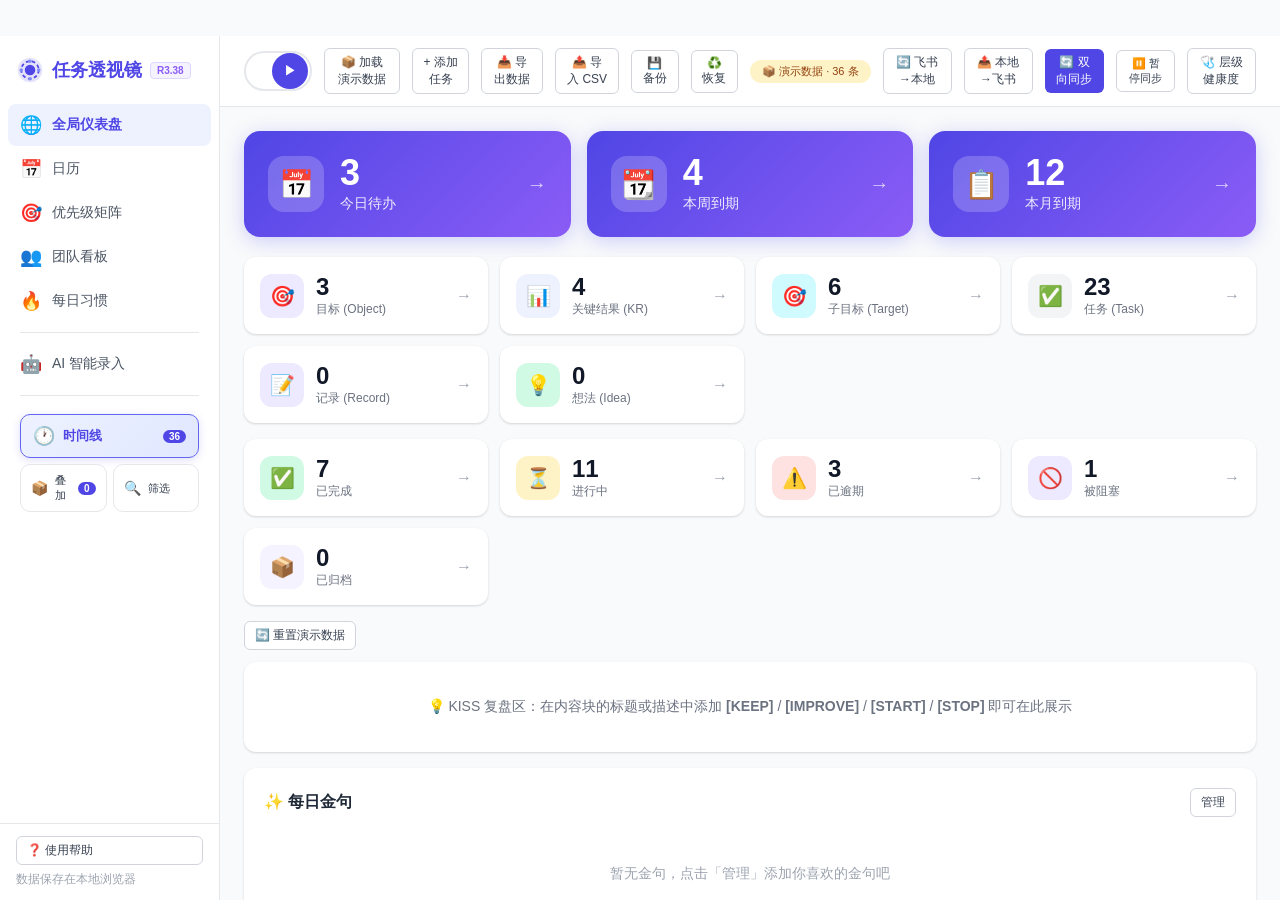
==== commit 9c47396d: "R3.30-R3.38: 备份恢复/时间线搜索/金句编辑/后置任务新建/KISS修复与说明/精简侧边栏/删除任务列表视图 - R3.30 JSON 备份/恢复（11 个 localStorage ke" ====
--- a/Rev260629_C/index.html
+++ b/Rev260629_C/index.html
@@ -16,17 +16,13 @@
     <div class="logo">
       <svg viewBox="0 0 32 32" fill="none"><circle cx="16" cy="16" r="14" fill="#4F46E5" opacity="0.15"/><circle cx="16" cy="16" r="6" fill="#4F46E5"/><circle cx="16" cy="16" r="10" stroke="#4F46E5" stroke-width="2" stroke-dasharray="4 3"/><circle cx="16" cy="6" r="2" fill="#818CF8"/><circle cx="26" cy="16" r="2" fill="#818CF8"/><circle cx="6" cy="16" r="2" fill="#818CF8"/><circle cx="16" cy="26" r="2" fill="#818CF8"/></svg>
       <span>任务透视镜</span>
-      <span class="version-badge" id="version-badge" title="点击查看更新记录">R3.30</span>
+      <span class="version-badge" id="version-badge" title="点击查看更新记录">R3.38</span>
     </div>
   </div>
   <nav class="sidebar-nav">
     <button class="nav-item active" data-view="dashboard">
       <span class="icon">🌐</span> <span>全局仪表盘</span>
     </button>
-    <button class="nav-item" data-view="list">
-      <span class="icon">📋</span> <span>任务列表</span>
-      <span class="badge" id="task-count">0</span>
-    </button>
     <button class="nav-item" data-view="timeline">
       <span class="icon">📅</span> <span>日历</span>
     </button>
@@ -45,30 +41,10 @@
     </button>
     <div class="nav-divider"></div>
     <div class="quick-actions">
-      <button class="quick-action-btn" id="qa-today" onclick="quickFilter('todayTodo')">
-        <span class="qa-icon">📅</span>
-        <span class="qa-text">今日待办</span>
-        <span class="qa-badge" id="badge-today">0</span>
-      </button>
-      <button class="quick-action-btn" id="qa-week" onclick="quickFilter('weekDue')">
-        <span class="qa-icon">📆</span>
-        <span class="qa-text">本周到期</span>
-        <span class="qa-badge" id="badge-week">0</span>
-      </button>
-      <button class="quick-action-btn" id="qa-month" onclick="quickFilter('monthDue')">
-        <span class="qa-icon">🗓️</span>
-        <span class="qa-text">本月到期</span>
-        <span class="qa-badge" id="badge-month">0</span>
-      </button>
-      <button class="quick-action-btn" id="qa-timeline-tl" onclick="quickFilter('timelineTable')">
+      <button class="quick-action-btn qa-timeline-feature" id="qa-timeline-tl" onclick="quickFilter('timelineTable')" title="时间线表格视图：全部内容块按时间排列（快捷键 2）">
         <span class="qa-icon">🕐</span>
         <span class="qa-text">时间线</span>
         <span class="qa-badge" id="badge-timeline-tl">0</span>
-      </button>
-      <button class="quick-action-btn" id="qa-done" onclick="quickFilter('done')">
-        <span class="qa-icon">✅</span>
-        <span class="qa-text">已完成</span>
-        <span class="qa-badge" id="badge-done">0</span>
       </button>
       <div class="quick-action-row">
         <button class="quick-action-btn quick-action-half" id="qa-archive-overlay" onclick="quickFilter('archiveOverlay')">
@@ -127,8 +103,6 @@
   <div class="content" id="content">
     <!-- Dashboard View -->
     <div class="view-panel active" id="view-dashboard"></div>
-    <!-- List View -->
-    <div class="view-panel" id="view-list"></div>
     <!-- Timeline View -->
     <div class="view-panel" id="view-timeline"></div>
     <!-- Matrix View -->
@@ -340,7 +314,10 @@
             </div>
             <div class="form-row full">
               <div class="form-field form-field-full">
-                <label>后置任务（完成后才能开始的任务，点击 × 移除）</label>
+                <div style="display:flex;align-items:center;justify-content:space-between;gap:8px;">
+                  <label style="margin:0;">后置任务（完成后才能开始的任务，点击 × 移除）</label>
+                  <button type="button" class="dep-create-btn" id="btn-quick-create-next" title="打开新建任务窗口，自动填入当前任务为前置、开始时间为前置截止日期">＋ 新建</button>
+                </div>
                 <div class="dep-selector" id="next-selector">
                   <div class="dep-chips" id="next-chips">
                     <input type="text" class="dep-search-input" id="next-search" placeholder="🔍 搜索并添加后置任务..." autocomplete="off">
--- a/Rev260629_C/style.css
+++ b/Rev260629_C/style.css
@@ -55,6 +55,31 @@
 .qa-icon { font-size:16px; width:20px; text-align:center; }
 .qa-text { flex:1; text-align:left; font-size:12px; color:var(--gray-700); font-weight:500; }
 .qa-badge { background:var(--primary); color:white; font-size:10px; padding:1px 6px; border-radius:8px; font-weight:600; }
+
+/* R3.38：「时间线」入口按钮醒目化——未激活也用淡紫渐变底+主题色描边，在白底按钮群里一眼可见 */
+.quick-action-btn.qa-timeline-feature {
+  background: linear-gradient(135deg, #EEF2FF 0%, #E0E7FF 100%);
+  border: 1.5px solid var(--primary-light);
+  box-shadow: 0 2px 8px rgba(79, 70, 229, 0.18);
+}
+.quick-action-btn.qa-timeline-feature .qa-icon { font-size: 18px; width: 22px; }
+.quick-action-btn.qa-timeline-feature .qa-text { color: var(--primary); font-weight: 700; font-size: 13px; }
+.quick-action-btn.qa-timeline-feature .qa-badge { background: var(--primary); color: #fff; }
+.quick-action-btn.qa-timeline-feature:hover {
+  background: linear-gradient(135deg, #E0E7FF 0%, #C7D2FE 100%);
+  border-color: var(--primary);
+  transform: translateX(4px);
+  box-shadow: 0 4px 14px rgba(79, 70, 229, 0.28);
+}
+/* 激活态：实心主题色渐变 + 强阴影（覆盖未激活的淡紫样式） */
+.quick-action-btn.qa-timeline-feature.active {
+  background: linear-gradient(135deg, var(--primary-light) 0%, var(--primary) 100%);
+  border-color: var(--primary);
+  box-shadow: 0 6px 18px rgba(79, 70, 229, 0.45);
+}
+.quick-action-btn.qa-timeline-feature.active .qa-text { color: #fff; }
+.quick-action-btn.qa-timeline-feature.active .qa-icon { filter: brightness(1.1); }
+.quick-action-btn.qa-timeline-feature.active .qa-badge { background: #fff; color: var(--primary); }
 .quick-action-row { display:flex; gap:6px; }
 .quick-action-half { flex:1; padding:8px 10px; font-size:11px; }
 .quick-action-half .qa-text { font-size:11px; }
@@ -388,6 +413,9 @@
 .entity-group-label-loose { background: #FEF3C7; color: #B45309; border: 1.5px dashed #F59E0B; font-weight: 700; }
 .entity-row-break { display: none; }
 .tl-table-filter-bar .entity-row-break { flex-basis: 100%; height: 0; display: block; }
+/* 时间线表格搜索框（R3.31） */
+#tl-search-input:focus { border-color: var(--primary); box-shadow: 0 0 0 2px var(--primary-bg); }
+#tl-search-input::placeholder { color: var(--gray-400); }
 .tag-btn.type-task.active { background: #6B7280; border-color: #6B7280; }
 .tag-btn.type-record.active { background: #8B5CF6; border-color: #8B5CF6; }
 .tag-btn.type-schedule.active { background: #F59E0B; border-color: #F59E0B; }
@@ -767,6 +795,8 @@
 .quote-mgmt-author { font-size:12px; color:var(--gray-500); margin-top:4px; }
 .quote-mgmt-delete { background:none; border:none; font-size:16px; cursor:pointer; color:var(--gray-400); padding:2px 6px; border-radius:4px; transition:all 0.15s; flex-shrink:0; }
 .quote-mgmt-delete:hover { color:var(--danger); background:#FEE2E2; }
+.quote-mgmt-edit { background:none; border:none; font-size:16px; cursor:pointer; color:var(--gray-400); padding:2px 6px; border-radius:4px; transition:all 0.15s; flex-shrink:0; }
+.quote-mgmt-edit:hover { color:var(--primary); background:var(--primary-bg); }
 .quote-add-form { background:var(--gray-50); border-radius:8px; padding:14px; margin-bottom:16px; }
 .quote-add-form .form-field { margin-bottom:8px; }
 .quote-add-form input { width:100%; padding:8px 10px; border:2px solid var(--gray-200); border-radius:8px; font-size:13px; outline:none; font-family:inherit; transition:var(--transition); }
@@ -876,6 +906,9 @@
 .dep-chip .chip-dot { width:6px; height:6px; border-radius:50%; flex-shrink:0; }
 .dep-search-input { border:none; outline:none; font-size:13px; font-family:inherit; min-width:120px; flex:1; background:transparent; padding:2px 0; }
 .dep-search-input::placeholder { color:var(--gray-400); }
+/* R3.33：后置任务「＋ 新建」快速创建按钮 */
+.dep-create-btn { flex-shrink:0; padding:2px 10px; font-size:12px; font-weight:600; color:var(--primary); background:var(--primary-bg); border:1px solid var(--primary); border-radius:6px; cursor:pointer; transition:var(--transition); white-space:nowrap; line-height:1.6; }
+.dep-create-btn:hover { background:var(--primary); color:white; }
 .dep-dropdown {
   position:fixed; max-height:400px; overflow-y:auto; background:white; border:1px solid var(--gray-200); border-radius:8px; box-shadow:0 8px 24px rgba(0,0,0,0.15); z-index:200; display:none;
 }
